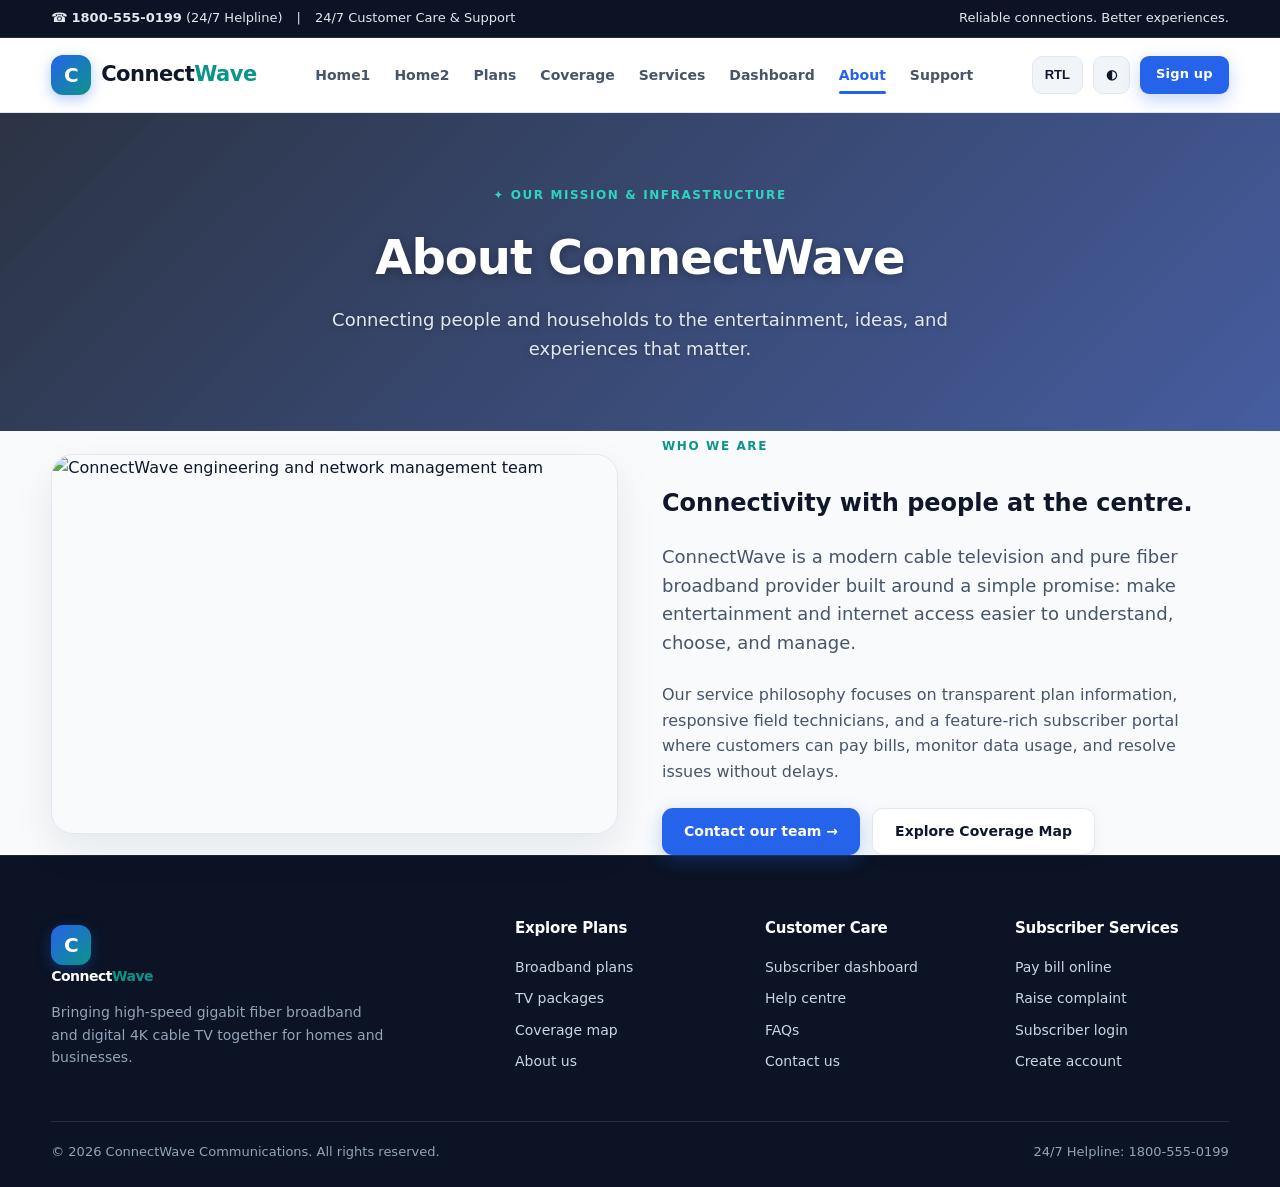
==== about.html @ 975c6c23 "feat: complete cable TV and broadband website with subscriber dashboard, coverage checker, and high-" ====
<!doctype html>
<html lang="en">
<head>
  <meta charset="utf-8">
  <meta name="viewport" content="width=device-width,initial-scale=1">
  <meta name="description" content="About ConnectWave - Modern cable TV and fiber broadband provider committed to quality connections.">
  <title>About Us | ConnectWave</title>
  <link rel="icon" href="favicon.svg" type="image/svg+xml">
  <link rel="stylesheet" href="assets/style.css">
</head>
<body>

<!-- Topbar -->
<div class="topbar">
  <div class="container">
    <div class="topbar-left">
      <span>☎ <strong>1800-555-0199</strong> (24/7 Helpline)</span>
      <span>|</span>
      <span>24/7 Customer Care &amp; Support</span>
    </div>
    <div class="topbar-right">
      <span>Reliable connections. Better experiences.</span>
    </div>
  </div>
</div>

<!-- Navbar -->
<header class="navbar">
  <div class="container navinner">
    <a class="brand" href="index.html">
      <span class="logo">C</span>
      <span>Connect<span style="color:var(--accent)">Wave</span></span>
    </a>
    <nav class="navlinks">
      <a href="index.html">Home1</a>
      <a href="Home2.html">Home2</a>
      <a href="plans.html">Plans</a>
      <a href="coverage.html">Coverage</a>
      <a href="services.html">Services</a>
      <a href="dashboard.html">Dashboard</a>
      <a class="active" href="about.html">About</a>
      <a href="support.html">Support</a>
    </nav>
    <div class="navactions">
      <button class="iconbtn" onclick="toggleRTL()" aria-label="Toggle text direction">RTL</button>
      <button class="iconbtn" onclick="toggleTheme()" aria-label="Toggle theme">◐</button>
      <a href="signup.html" class="btn small nav-signup-btn">Sign up</a>
    </div>
  </div>
</header>

<main>
  <!-- Page Hero with Relevant High-Tech Fiber Networking Background -->
  <section class="page-hero" style="background-image:url('https://images.unsplash.com/photo-1558494949-ef010cbdcc31?auto=format&fit=crop&w=1400&q=85')">
    <div class="container">
      <span class="eyebrow" style="color:#2dd4bf">✦ Our Mission &amp; Infrastructure</span>
      <h1>About ConnectWave</h1>
      <p>Connecting people and households to the entertainment, ideas, and experiences that matter.</p>
    </div>
  </section>

  <section class="content">
    <div class="container two-col">
      <img src="https://images.unsplash.com/photo-1521737711867-e3b97375f902?auto=format&fit=crop&w=1000&q=85" alt="ConnectWave engineering and network management team">
      <div>
        <span class="eyebrow">Who we are</span>
        <h2>Connectivity with people at the centre.</h2>
        <p class="lead">
          ConnectWave is a modern cable television and pure fiber broadband provider built around a simple promise: make entertainment and internet access easier to understand, choose, and manage.
        </p>
        <p style="color:var(--muted)">
          Our service philosophy focuses on transparent plan information, responsive field technicians, and a feature-rich subscriber portal where customers can pay bills, monitor data usage, and resolve issues without delays.
        </p>
        <div style="display:flex;gap:12px;margin-top:24px;flex-wrap:wrap">
          <a class="btn" href="contact.html">Contact our team &rarr;</a>
          <a class="btn secondary" href="coverage.html">Explore Coverage Map</a>
        </div>
      </div>
    </div>
  </section>
</main>

<!-- Footer (Identical Brand Name with Navbar) -->
<footer class="footer">
  <div class="container">
    <div class="footer-grid">
      <div class="footer-brand-wrap">
        <a class="brand" href="index.html">
          <span class="logo">C</span>
          <span style="color:white">Connect<span style="color:var(--accent)">Wave</span></span>
        </a>
        <p>Bringing high-speed gigabit fiber broadband and digital 4K cable TV together for homes and businesses.</p>
      </div>
      <div>
        <h4>Explore Plans</h4>
        <a href="plans.html">Broadband plans</a>
        <a href="services.html">TV packages</a>
        <a href="coverage.html">Coverage map</a>
        <a href="about.html">About us</a>
      </div>
      <div>
        <h4>Customer Care</h4>
        <a href="dashboard.html">Subscriber dashboard</a>
        <a href="support.html">Help centre</a>
        <a href="support.html#faq">FAQs</a>
        <a href="contact.html">Contact us</a>
      </div>
      <div>
        <h4>Subscriber Services</h4>
        <a href="dashboard.html">Pay bill online</a>
        <a href="dashboard.html">Raise complaint</a>
        <a href="login.html">Subscriber login</a>
        <a href="signup.html">Create account</a>
      </div>
    </div>
    <div class="copyright">
      <span>&copy; 2026 ConnectWave Communications. All rights reserved.</span>
      <span>24/7 Helpline: 1800-555-0199</span>
    </div>
  </div>
</footer>

<script src="assets/app.js"></script>
</body>
</html>
---- assets/style.css ----
/* ============================================================
   CONNECTWAVE - MODERN DESIGN SYSTEM & STYLESHEET
   High Contrast (Light & Dark) • Responsive (320px - 2014px+) • RTL Ready
   ============================================================ */

:root {
  --bg: #f8fafc;
  --surface: #ffffff;
  --surface-alt: #f1f5f9;
  --surface-card: #ffffff;
  --text: #0f172a;
  --muted: #475569;
  --primary: #2563eb;
  --primary-hover: #1d4ed8;
  --primary-light: rgba(37, 99, 235, 0.1);
  --accent: #0d9488;
  --accent-hover: #0f766e;
  --accent-light: rgba(13, 148, 136, 0.12);
  --line: #e2e8f0;
  --shadow: 0 16px 40px rgba(15, 23, 42, 0.08);
  --shadow-sm: 0 4px 16px rgba(15, 23, 42, 0.05);
  --shadow-lg: 0 24px 60px rgba(15, 23, 42, 0.12);
  --success: #0d9488;
  --warning: #d97706;
  --danger: #dc2626;
  --hero-overlay: linear-gradient(135deg, rgba(15, 23, 42, 0.88), rgba(30, 58, 138, 0.82));
}

[data-theme="dark"] {
  --bg: #0b1120;
  --surface: #131d33;
  --surface-alt: #1c2a4a;
  --surface-card: #142038;
  --text: #f8fafc;
  --muted: #94a3b8;
  --primary: #60a5fa;
  --primary-hover: #93c5fd;
  --primary-light: rgba(96, 165, 250, 0.15);
  --accent: #2dd4bf;
  --accent-hover: #5eead4;
  --accent-light: rgba(45, 212, 191, 0.18);
  --line: #243452;
  --shadow: 0 16px 45px rgba(0, 0, 0, 0.45);
  --shadow-sm: 0 4px 16px rgba(0, 0, 0, 0.3);
  --shadow-lg: 0 24px 60px rgba(0, 0, 0, 0.55);
  --success: #2dd4bf;
  --warning: #fbbf24;
  --danger: #f87171;
  --hero-overlay: linear-gradient(135deg, rgba(7, 11, 22, 0.92), rgba(20, 39, 82, 0.88));
}

* {
  box-sizing: border-box;
}

html {
  scroll-behavior: smooth;
}

body {
  margin: 0;
  background: var(--bg);
  color: var(--text);
  font: 16px/1.6 Inter, Segoe UI, system-ui, -apple-system, Arial, sans-serif;
  transition: background-color 0.2s ease, color 0.2s ease;
  overflow-x: hidden;
}

a {
  color: inherit;
  text-decoration: none;
}

img {
  max-width: 100%;
  display: block;
}

/* Container for Standard & Ultrawide (up to 2014px+) */
.container {
  width: min(1280px, 92%);
  margin: 0 auto;
}

@media (min-width: 1920px) {
  .container {
    width: min(1440px, 90%);
  }
}

/* ============================================================
   TOPBAR & TICKER
   ============================================================ */
.topbar {
  background: #0b1324;
  color: #e2e8f0;
  font-size: 13px;
  padding: 8px 0;
  border-bottom: 1px solid rgba(255, 255, 255, 0.1);
}

.topbar .container {
  display: flex;
  justify-content: space-between;
  align-items: center;
  gap: 16px;
}

.topbar-left, .topbar-right {
  display: flex;
  align-items: center;
  gap: 14px;
}

.offer-ticker {
  background: linear-gradient(90deg, #1e3a8a, #0d9488);
  color: #ffffff;
  padding: 8px 0;
  font-size: 13px;
  font-weight: 600;
  text-align: center;
}

.offer-ticker .container {
  display: flex;
  justify-content: center;
  align-items: center;
  gap: 12px;
}

/* ============================================================
   NAVBAR
   ============================================================ */
.navbar {
  background: var(--surface);
  border-bottom: 1px solid var(--line);
  position: sticky;
  top: 0;
  z-index: 100;
  backdrop-filter: blur(10px);
  transition: background-color 0.2s ease, border-color 0.2s ease;
}

.navinner {
  min-height: 74px;
  display: flex;
  align-items: center;
  justify-content: space-between;
  gap: 18px;
}

.brand {
  display: inline-flex;
  align-items: center;
  gap: 10px;
  font-size: 21px;
  font-weight: 850;
  white-space: nowrap;
  letter-spacing: -0.5px;
  color: var(--text);
}

.logo {
  width: 40px;
  height: 40px;
  border-radius: 12px;
  background: linear-gradient(135deg, #2563eb, #0d9488);
  display: grid;
  place-items: center;
  color: #ffffff;
  font-weight: 900;
  font-size: 20px;
  box-shadow: 0 4px 14px rgba(37, 99, 235, 0.35);
  flex-shrink: 0;
}

.navlinks {
  display: flex;
  align-items: center;
  gap: 16px;
  flex-wrap: wrap;
  font-size: 14px;
  font-weight: 650;
}

.navlinks a {
  color: var(--muted);
  padding: 6px 4px;
  border-radius: 6px;
  transition: color 0.15s ease;
  position: relative;
}

.navlinks a:hover,
.navlinks a.active {
  color: var(--primary);
}

.navlinks a.active::after {
  content: "";
  position: absolute;
  bottom: -2px;
  left: 4px;
  right: 4px;
  height: 2.5px;
  background: var(--primary);
  border-radius: 2px;
}

.navactions {
  display: flex;
  gap: 10px;
  align-items: center;
  flex-shrink: 0;
}

.iconbtn {
  border: 1px solid var(--line);
  background: var(--surface-alt);
  color: var(--text);
  padding: 8px 12px;
  border-radius: 10px;
  cursor: pointer;
  font-weight: 700;
  font-size: 13px;
  transition: all 0.15s ease;
  display: inline-flex;
  align-items: center;
  justify-content: center;
  min-height: 38px;
}

.iconbtn:hover {
  background: var(--surface);
  border-color: var(--primary);
  color: var(--primary);
}

/* ============================================================
   BUTTONS
   ============================================================ */
.btn {
  display: inline-flex;
  align-items: center;
  justify-content: center;
  gap: 8px;
  padding: 11px 22px;
  border-radius: 11px;
  background: var(--primary);
  color: #ffffff !important;
  font-weight: 750;
  font-size: 14px;
  border: 0;
  cursor: pointer;
  box-shadow: 0 6px 18px rgba(37, 99, 235, 0.28);
  transition: all 0.15s ease;
  text-decoration: none;
  white-space: nowrap;
}

.btn:hover {
  background: var(--primary-hover);
  transform: translateY(-1px);
  box-shadow: 0 8px 24px rgba(37, 99, 235, 0.35);
}

.btn.secondary {
  background: var(--surface);
  color: var(--text) !important;
  border: 1px solid var(--line);
  box-shadow: var(--shadow-sm);
}

.btn.secondary:hover {
  background: var(--surface-alt);
  border-color: var(--primary);
  color: var(--primary) !important;
}

.btn.accent {
  background: var(--accent);
  box-shadow: 0 6px 18px rgba(13, 148, 136, 0.28);
}

.btn.accent:hover {
  background: var(--accent-hover);
}

.btn.small {
  padding: 8px 16px;
  font-size: 13px;
  border-radius: 9px;
  min-height: 38px;
}

.nav-signup-btn {
  font-weight: 750;
  letter-spacing: 0.2px;
}

/* ============================================================
   BADGES & PILLS
   ============================================================ */
.badge {
  display: inline-flex;
  align-items: center;
  gap: 6px;
  padding: 4px 11px;
  border-radius: 20px;
  font-size: 12px;
  font-weight: 750;
  line-height: 1;
}

.badge-success {
  background: var(--accent-light);
  color: var(--accent);
  border: 1px solid rgba(13, 148, 136, 0.4);
}

.badge-warning {
  background: rgba(217, 119, 6, 0.15);
  color: var(--warning);
  border: 1px solid rgba(217, 119, 6, 0.4);
}

.badge-danger {
  background: rgba(220, 38, 38, 0.15);
  color: var(--danger);
  border: 1px solid rgba(220, 38, 38, 0.4);
}

.badge-primary {
  background: var(--primary-light);
  color: var(--primary);
  border: 1px solid rgba(37, 99, 235, 0.35);
}

/* ============================================================
   HERO SECTIONS (High Contrast with Relevant Backgrounds)
   ============================================================ */
.hero {
  padding: 72px 0 64px;
  background: radial-gradient(circle at 85% 20%, rgba(13, 148, 136, 0.16), transparent 40%),
              linear-gradient(135deg, var(--bg), var(--surface));
  border-bottom: 1px solid var(--line);
}

.hero-grid {
  display: grid;
  grid-template-columns: 1.1fr 0.9fr;
  gap: 48px;
  align-items: center;
}

.eyebrow {
  color: var(--accent);
  font-weight: 850;
  text-transform: uppercase;
  letter-spacing: 1.6px;
  font-size: 12px;
  display: inline-flex;
  align-items: center;
  gap: 6px;
  margin-bottom: 8px;
}

.hero h1 {
  font-size: clamp(36px, 4.6vw, 56px);
  line-height: 1.12;
  letter-spacing: -1.6px;
  margin: 12px 0;
  font-weight: 900;
  color: var(--text);
}

.gradient-text {
  background: linear-gradient(135deg, var(--primary), var(--accent));
  -webkit-background-clip: text;
  -webkit-text-fill-color: transparent;
}

.hero p, .lead {
  color: var(--muted);
  font-size: 18px;
  max-width: 640px;
  margin: 14px 0 24px;
  line-height: 1.6;
}

.hero-img-wrap {
  position: relative;
}

.hero-img {
  height: 420px;
  object-fit: cover;
  width: 100%;
  border-radius: 24px;
  box-shadow: var(--shadow-lg);
  border: 1px solid var(--line);
}

.hero-float-card {
  position: absolute;
  background: var(--surface);
  border: 1px solid var(--line);
  padding: 12px 18px;
  border-radius: 14px;
  box-shadow: var(--shadow);
  display: flex;
  align-items: center;
  gap: 12px;
  font-size: 13px;
  font-weight: 750;
  backdrop-filter: blur(8px);
}

.hero-float-card.top-right {
  top: -16px;
  right: -16px;
}

.hero-float-card.bottom-left {
  bottom: -16px;
  left: -16px;
}

.stats {
  display: flex;
  gap: 32px;
  margin-top: 36px;
  padding-top: 24px;
  border-top: 1px solid var(--line);
}

.stat strong {
  display: block;
  font-size: 26px;
  font-weight: 850;
  color: var(--text);
}

.stat span {
  color: var(--muted);
  font-size: 13px;
  font-weight: 550;
}

/* Inner Page Hero with High Contrast Image Overlay */
.page-hero {
  position: relative;
  padding: 68px 0;
  color: #ffffff;
  background-size: cover;
  background-position: center;
  background-repeat: no-repeat;
  border-bottom: 1px solid rgba(255, 255, 255, 0.1);
  overflow: hidden;
}

.page-hero::before {
  content: "";
  position: absolute;
  inset: 0;
  background: var(--hero-overlay);
  backdrop-filter: blur(3px);
  z-index: 1;
}

.page-hero .container {
  position: relative;
  z-index: 2;
  text-align: center;
}

.page-hero h1 {
  font-size: clamp(32px, 4vw, 48px);
  margin: 6px 0 10px;
  letter-spacing: -1px;
  font-weight: 850;
  color: #ffffff;
  text-shadow: 0 2px 10px rgba(0, 0, 0, 0.3);
}

.page-hero p {
  color: #e2e8f0;
  margin: 0 auto;
  font-size: 18px;
  max-width: 680px;
  text-shadow: 0 1px 6px rgba(0, 0, 0, 0.25);
}

/* ============================================================
   SECTIONS & GRIDS
   ============================================================ */
.section {
  padding: 72px 0;
}

.section.alt {
  background: var(--surface);
  border-top: 1px solid var(--line);
  border-bottom: 1px solid var(--line);
}

.section-head {
  text-align: center;
  max-width: 740px;
  margin: 0 auto 40px;
}

.section-head h2 {
  font-size: 34px;
  line-height: 1.2;
  margin: 8px 0;
  letter-spacing: -0.8px;
  color: var(--text);
  font-weight: 850;
}

.section-head p {
  color: var(--muted);
  font-size: 17px;
  margin: 8px 0 0;
}

.grid {
  display: grid;
  grid-template-columns: repeat(3, 1fr);
  gap: 26px;
}

.grid-4 {
  display: grid;
  grid-template-columns: repeat(4, 1fr);
  gap: 22px;
}

.grid-2 {
  display: grid;
  grid-template-columns: repeat(2, 1fr);
  gap: 26px;
}

.card {
  background: var(--surface-card);
  border: 1px solid var(--line);
  border-radius: 20px;
  overflow: hidden;
  box-shadow: var(--shadow-sm);
  transition: transform 0.2s ease, box-shadow 0.2s ease, border-color 0.2s ease;
}

.card:hover {
  transform: translateY(-4px);
  box-shadow: var(--shadow);
  border-color: rgba(37, 99, 235, 0.4);
}

.card img {
  height: 200px;
  width: 100%;
  object-fit: cover;
  border-bottom: 1px solid var(--line);
}

.card-body {
  padding: 24px;
}

.card h3 {
  margin: 0 0 10px;
  font-size: 20px;
  letter-spacing: -0.4px;
  color: var(--text);
  font-weight: 800;
}

.card p {
  margin: 0;
  color: var(--muted);
  font-size: 15px;
  line-height: 1.55;
}

.feature-icon {
  width: 50px;
  height: 50px;
  border-radius: 14px;
  background: var(--accent-light);
  color: var(--accent);
  display: grid;
  place-items: center;
  font-size: 24px;
  margin-bottom: 16px;
  font-weight: 800;
}

/* Two-column layout */
.two-col {
  display: grid;
  grid-template-columns: 1fr 1fr;
  gap: 44px;
  align-items: center;
}

.two-col img {
  border-radius: 22px;
  height: 380px;
  width: 100%;
  object-fit: cover;
  box-shadow: var(--shadow);
  border: 1px solid var(--line);
}

/* ============================================================
   PRICING & PLAN CARDS
   ============================================================ */
.plain-card {
  padding: 30px;
  display: flex;
  flex-direction: column;
  position: relative;
}

.plain-card.featured {
  border: 2px solid var(--primary);
  box-shadow: 0 18px 48px rgba(37, 99, 235, 0.2);
}

.featured-ribbon {
  position: absolute;
  top: 14px;
  right: 18px;
  background: var(--primary);
  color: #ffffff;
  padding: 4px 12px;
  border-radius: 20px;
  font-size: 11px;
  font-weight: 850;
  letter-spacing: 0.6px;
}

.price {
  font-size: 38px;
  font-weight: 900;
  margin: 10px 0 6px;
  color: var(--text);
  letter-spacing: -1px;
}

.price small {
  font-size: 14px;
  color: var(--muted);
  font-weight: 550;
  letter-spacing: normal;
}

.speed-tag {
  display: inline-block;
  background: var(--surface-alt);
  border: 1px solid var(--line);
  padding: 5px 12px;
  border-radius: 8px;
  font-weight: 800;
  font-size: 13px;
  color: var(--primary);
  margin-bottom: 12px;
}

.ott-badges {
  display: flex;
  gap: 6px;
  flex-wrap: wrap;
  margin: 10px 0 16px;
}

.ott-chip {
  background: var(--surface-alt);
  border: 1px solid var(--line);
  padding: 3px 8px;
  border-radius: 6px;
  font-size: 11px;
  font-weight: 700;
  color: var(--text);
}

.list {
  padding: 0;
  list-style: none;
  color: var(--muted);
  margin: 16px 0 24px;
  flex-grow: 1;
}

.list li {
  padding: 7px 0;
  display: flex;
  align-items: center;
  font-size: 14px;
  line-height: 1.5;
}

.list li:before {
  content: "✓";
  color: var(--accent);
  font-weight: 900;
  margin-right: 10px;
  font-size: 14px;
  flex-shrink: 0;
}

/* ============================================================
   BANNERS & CALLOUTS
   ============================================================ */
.banner {
  background: linear-gradient(120deg, #0f172a, #1e3a8a, #0d9488);
  color: #ffffff;
  border-radius: 24px;
  padding: 44px;
  display: flex;
  align-items: center;
  justify-content: space-between;
  gap: 28px;
  box-shadow: var(--shadow-lg);
  position: relative;
  overflow: hidden;
}

.banner h2 {
  margin: 0 0 8px;
  font-size: 32px;
  letter-spacing: -0.6px;
  font-weight: 850;
  color: #ffffff;
}

.banner p {
  color: #cbd5e1;
  margin: 0;
  font-size: 17px;
  max-width: 620px;
}

/* ============================================================
   FORMS & INPUTS
   ============================================================ */
.form-wrap {
  max-width: 520px;
  margin: 40px auto;
  padding: 38px;
  background: var(--surface);
  border: 1px solid var(--line);
  border-radius: 24px;
  box-shadow: var(--shadow);
}

.field {
  margin: 18px 0;
}

.field label {
  display: block;
  font-weight: 750;
  font-size: 13px;
  margin-bottom: 6px;
  color: var(--text);
}

.input-with-icon {
  position: relative;
  display: flex;
  align-items: center;
}

.input-icon-left {
  position: absolute;
  left: 14px;
  color: var(--muted);
  font-size: 16px;
  pointer-events: none;
  display: flex;
  align-items: center;
  justify-content: center;
}

.input-with-icon input,
.input-with-icon select {
  padding-left: 42px !important;
}

.field input, .field select, .field textarea {
  width: 100%;
  padding: 12px 14px;
  border: 1.5px solid var(--line);
  border-radius: 11px;
  background: var(--bg);
  color: var(--text);
  font: inherit;
  font-size: 14px;
  outline: none;
  transition: border-color 0.15s ease, box-shadow 0.15s ease;
}

.field input:focus, .field select:focus, .field textarea:focus {
  border-color: var(--primary);
  box-shadow: 0 0 0 3px var(--primary-light);
}

/* Eye Toggle Button for Password */
.password-wrap {
  position: relative;
  display: flex;
  align-items: center;
}

.password-wrap input {
  padding-right: 44px !important;
}

.eye-toggle-btn {
  position: absolute;
  right: 8px;
  top: 50%;
  transform: translateY(-50%);
  background: transparent;
  border: 0;
  padding: 6px 8px;
  cursor: pointer;
  color: var(--muted);
  display: flex;
  align-items: center;
  justify-content: center;
  border-radius: 6px;
  transition: color 0.15s ease;
}

.eye-toggle-btn:hover {
  color: var(--primary);
}

.eye-toggle-btn svg {
  width: 20px;
  height: 20px;
  display: block;
}

/* ============================================================
   DEDICATED AUTHENTICATION PAGES (No Navbar & Footer)
   ============================================================ */
.auth-body {
  min-height: 100vh;
  display: flex;
  flex-direction: column;
  background: radial-gradient(circle at 15% 15%, rgba(37, 99, 235, 0.08), transparent 30%),
              radial-gradient(circle at 85% 85%, rgba(13, 148, 136, 0.08), transparent 30%),
              var(--bg);
}

.auth-header-bar {
  padding: 20px 0;
  border-bottom: 1px solid var(--line);
  background: var(--surface);
}

.auth-header-inner {
  display: flex;
  justify-content: space-between;
  align-items: center;
}

.auth-main {
  flex: 1;
  display: grid;
  place-items: center;
  padding: 48px 0;
}

.auth-box {
  width: 100%;
  max-width: 480px;
  background: var(--surface);
  border: 1.5px solid var(--line);
  border-radius: 24px;
  padding: 40px;
  box-shadow: var(--shadow-lg);
}

.auth-box h1 {
  margin: 0 0 6px;
  font-size: 26px;
  letter-spacing: -0.5px;
  font-weight: 850;
  color: var(--text);
}

.auth-box p {
  color: var(--muted);
  margin: 0 0 20px;
  font-size: 14px;
}

.auth-footer-bar {
  padding: 20px 0;
  border-top: 1px solid var(--line);
  background: var(--surface);
  color: var(--muted);
  font-size: 13px;
  text-align: center;
}

.auth-footer-links {
  display: flex;
  justify-content: center;
  gap: 18px;
  margin-top: 6px;
}

.auth-footer-links a:hover {
  color: var(--primary);
}

/* ============================================================
   SUBSCRIBER DASHBOARD STYLES
   ============================================================ */
.dash-header {
  background: var(--surface);
  border-bottom: 1px solid var(--line);
  padding: 28px 0;
}

.dash-user-row {
  display: flex;
  justify-content: space-between;
  align-items: center;
  flex-wrap: wrap;
  gap: 20px;
}

.dash-user-meta {
  display: flex;
  align-items: center;
  gap: 16px;
}

.user-avatar {
  width: 58px;
  height: 58px;
  border-radius: 16px;
  background: linear-gradient(135deg, var(--primary), var(--accent));
  color: #ffffff;
  display: grid;
  place-items: center;
  font-weight: 850;
  font-size: 22px;
  position: relative;
  box-shadow: 0 4px 14px rgba(37, 99, 235, 0.3);
}

.user-avatar .online-dot {
  position: absolute;
  bottom: -2px;
  right: -2px;
  width: 15px;
  height: 15px;
  background: #0d9488;
  border-radius: 50%;
  border: 2.5px solid var(--surface);
}

.dash-stat-grid {
  display: grid;
  grid-template-columns: repeat(4, 1fr);
  gap: 22px;
  margin-bottom: 30px;
}

.stat-box {
  background: var(--surface);
  border: 1px solid var(--line);
  border-radius: 18px;
  padding: 22px;
  box-shadow: var(--shadow-sm);
  display: flex;
  flex-direction: column;
  justify-content: space-between;
}

.stat-box-head {
  display: flex;
  justify-content: space-between;
  align-items: flex-start;
  margin-bottom: 12px;
}

.stat-box-title {
  color: var(--muted);
  font-size: 13px;
  font-weight: 700;
  text-transform: uppercase;
  letter-spacing: 0.5px;
}

.stat-box-icon {
  width: 38px;
  height: 38px;
  border-radius: 10px;
  background: var(--surface-alt);
  display: grid;
  place-items: center;
  font-size: 18px;
  color: var(--primary);
}

.stat-box-value {
  font-size: 28px;
  font-weight: 850;
  color: var(--text);
  margin-bottom: 6px;
  letter-spacing: -0.5px;
}

.stat-box-sub {
  font-size: 13px;
  color: var(--muted);
}

.progress-wrap {
  margin: 10px 0 6px;
}

.progress-bar {
  height: 9px;
  background: var(--surface-alt);
  border-radius: 8px;
  overflow: hidden;
  border: 1px solid var(--line);
}

.progress-fill {
  height: 100%;
  background: linear-gradient(90deg, var(--primary), var(--accent));
  border-radius: 8px;
  transition: width 0.4s ease;
}

.dash-tabs {
  display: flex;
  gap: 10px;
  border-bottom: 1px solid var(--line);
  margin: 28px 0;
  overflow-x: auto;
  padding-bottom: 4px;
}

.dash-tab-btn {
  background: transparent;
  border: 0;
  padding: 10px 18px;
  font-weight: 700;
  font-size: 14px;
  color: var(--muted);
  cursor: pointer;
  border-radius: 10px;
  transition: all 0.15s ease;
  white-space: nowrap;
  display: inline-flex;
  align-items: center;
  gap: 8px;
}

.dash-tab-btn:hover {
  background: var(--surface-alt);
  color: var(--text);
}

.dash-tab-btn.active {
  background: var(--primary);
  color: #ffffff;
  box-shadow: 0 4px 14px rgba(37, 99, 235, 0.28);
}

.dash-panel {
  display: none;
}

.dash-panel.active {
  display: block;
}

.table-wrap {
  background: var(--surface);
  border: 1px solid var(--line);
  border-radius: 18px;
  overflow: hidden;
  box-shadow: var(--shadow-sm);
  overflow-x: auto;
}

.data-table {
  width: 100%;
  border-collapse: collapse;
  text-align: left;
  font-size: 14px;
}

.data-table th {
  background: var(--surface-alt);
  color: var(--text);
  font-weight: 750;
  padding: 14px 18px;
  border-bottom: 1px solid var(--line);
  white-space: nowrap;
}

.data-table td {
  padding: 14px 18px;
  border-bottom: 1px solid var(--line);
  color: var(--text);
}

.data-table tr:last-child td {
  border-bottom: 0;
}

.data-table tr:hover td {
  background: var(--surface-alt);
}

/* Modal Overlay */
.modal-overlay {
  position: fixed;
  inset: 0;
  background: rgba(11, 17, 32, 0.75);
  backdrop-filter: blur(6px);
  display: none;
  place-items: center;
  z-index: 200;
  padding: 20px;
}

.modal-overlay.active {
  display: grid;
}

.modal-box {
  background: var(--surface);
  border: 1px solid var(--line);
  border-radius: 22px;
  padding: 32px;
  max-width: 500px;
  width: 100%;
  box-shadow: 0 24px 60px rgba(0, 0, 0, 0.35);
  position: relative;
  max-height: 90vh;
  overflow-y: auto;
}

.modal-close {
  position: absolute;
  top: 18px;
  right: 18px;
  background: var(--surface-alt);
  border: 0;
  width: 32px;
  height: 32px;
  border-radius: 50%;
  font-size: 18px;
  font-weight: 700;
  color: var(--muted);
  cursor: pointer;
  display: grid;
  place-items: center;
}

.pay-methods {
  display: grid;
  grid-template-columns: repeat(3, 1fr);
  gap: 10px;
  margin: 18px 0;
}

.pay-method-btn {
  border: 2px solid var(--line);
  background: var(--surface);
  border-radius: 12px;
  padding: 12px 8px;
  text-align: center;
  cursor: pointer;
  font-size: 13px;
  font-weight: 700;
  color: var(--text);
  transition: all 0.15s ease;
}

.pay-method-btn.selected {
  border-color: var(--primary);
  background: var(--primary-light);
  color: var(--primary);
}

/* Toast */
.toast {
  position: fixed;
  bottom: 24px;
  right: 24px;
  background: #0f172a;
  color: #ffffff;
  padding: 14px 22px;
  border-radius: 12px;
  font-size: 14px;
  font-weight: 650;
  box-shadow: 0 12px 30px rgba(0, 0, 0, 0.3);
  display: flex;
  align-items: center;
  gap: 10px;
  transform: translateY(100px);
  opacity: 0;
  transition: all 0.3s cubic-bezier(0.16, 1, 0.3, 1);
  z-index: 300;
}

.toast.show {
  transform: translateY(0);
  opacity: 1;
}

/* FAQ */
.faq {
  max-width: 860px;
  margin: auto;
}

.faq details {
  background: var(--surface);
  border: 1px solid var(--line);
  padding: 18px 22px;
  border-radius: 14px;
  margin: 12px 0;
  transition: border-color 0.15s;
}

.faq details[open] {
  border-color: var(--primary);
}

.faq summary {
  font-weight: 750;
  cursor: pointer;
  list-style: none;
  display: flex;
  justify-content: space-between;
  align-items: center;
  color: var(--text);
}

.faq summary::-webkit-details-marker {
  display: none;
}

.faq summary::after {
  content: "+";
  font-size: 20px;
  color: var(--primary);
  font-weight: 700;
}

.faq details[open] summary::after {
  content: "−";
}

.faq p {
  color: var(--muted);
  margin: 12px 0 0;
  font-size: 15px;
}

/* Notice Box */
.notice {
  padding: 12px 16px;
  background: var(--accent-light);
  border: 1px solid rgba(13, 148, 136, 0.4);
  border-radius: 10px;
  color: var(--text);
  display: none;
  margin: 16px 0;
  font-size: 14px;
}

/* Filter buttons */
.filter-tabs {
  display: flex;
  gap: 8px;
  justify-content: center;
  flex-wrap: wrap;
  margin: 0 auto 30px;
}

.filter-btn {
  background: var(--surface);
  border: 1px solid var(--line);
  padding: 8px 18px;
  border-radius: 12px;
  font-weight: 750;
  font-size: 13px;
  color: var(--muted);
  cursor: pointer;
  transition: all 0.15s ease;
}

.filter-btn:hover {
  border-color: var(--primary);
  color: var(--primary);
}

.filter-btn.active {
  background: var(--primary);
  color: #ffffff;
  border-color: var(--primary);
  box-shadow: 0 4px 14px rgba(37, 99, 235, 0.25);
}

/* ============================================================
   FOOTER (Identical Brand Name with Navbar in ALL Pages)
   ============================================================ */
.footer {
  background: #0b1324;
  color: #e2e8f0;
  padding: 60px 0 24px;
  border-top: 1px solid rgba(255, 255, 255, 0.08);
}

.footer-grid {
  display: grid;
  grid-template-columns: 2fr 1fr 1fr 1fr;
  gap: 36px;
}

.footer-brand-wrap {
  max-width: 340px;
}

.footer p {
  color: #94a3b8;
  font-size: 14px;
  margin: 14px 0 0;
  line-height: 1.6;
}

.footer a {
  color: #cbd5e1;
  font-size: 14px;
  display: block;
  margin: 9px 0;
  transition: color 0.15s ease;
}

.footer a:hover {
  color: #ffffff;
}

.footer h4 {
  margin: 0 0 16px;
  color: #ffffff;
  font-size: 15px;
  font-weight: 800;
  letter-spacing: -0.2px;
}

.copyright {
  border-top: 1px solid rgba(255, 255, 255, 0.1);
  margin-top: 40px;
  padding-top: 20px;
  color: #94a3b8;
  font-size: 13px;
  display: flex;
  justify-content: space-between;
  flex-wrap: wrap;
  gap: 12px;
}

/* RTL Support */
[dir="rtl"] {
  text-align: right;
}

[dir="rtl"] .navinner,
[dir="rtl"] .topbar .container,
[dir="rtl"] .auth-header-inner {
  direction: rtl;
}

[dir="rtl"] .list li:before {
  margin-right: 0;
  margin-left: 10px;
}

[dir="rtl"] .input-icon-left {
  left: auto;
  right: 14px;
}

[dir="rtl"] .input-with-icon input,
[dir="rtl"] .input-with-icon select {
  padding-left: 14px !important;
  padding-right: 42px !important;
}

[dir="rtl"] .eye-toggle-btn {
  right: auto;
  left: 8px;
}

[dir="rtl"] .password-wrap input {
  padding-right: 14px !important;
  padding-left: 44px !important;
}

[dir="rtl"] .user-avatar .online-dot {
  right: auto;
  left: -2px;
}

[dir="rtl"] .modal-close {
  right: auto;
  left: 18px;
}

[dir="rtl"] .toast {
  right: auto;
  left: 24px;
}

[dir="rtl"] .featured-ribbon {
  right: auto;
  left: 18px;
}

/* ============================================================
   RESPONSIVE DESIGN BREAKPOINTS (Mobile, 786px, Desktop, 2014px)
   ============================================================ */

/* Ultrawide 2014px & High-Res */
@media (min-width: 1800px) {
  body {
    font-size: 17px;
  }
  .hero h1 {
    font-size: 64px;
  }
  .hero p, .lead {
    font-size: 20px;
  }
}

/* Laptops & Standard Desktop (1024px - 1440px) */
@media (max-width: 1024px) {
  .dash-stat-grid {
    grid-template-columns: repeat(2, 1fr);
  }
}

/* Tablet View & 786px Specific Precision Alignment */
@media (max-width: 900px) {
  .navinner {
    flex-wrap: wrap;
    padding: 14px 0;
    gap: 12px;
  }
  .navlinks {
    order: 3;
    width: 100%;
    justify-content: center;
    gap: 14px;
    padding-top: 6px;
    border-top: 1px solid var(--line);
  }
  .hero-grid, .two-col {
    grid-template-columns: 1fr;
    gap: 36px;
  }
  .hero-img {
    height: 360px;
  }
  .two-col img {
    height: 340px;
  }
  .grid {
    grid-template-columns: repeat(2, 1fr);
  }
  .grid-4 {
    grid-template-columns: repeat(2, 1fr);
  }
  .footer-grid {
    grid-template-columns: repeat(2, 1fr);
    gap: 30px;
  }
}

/* Explicit Check for 786px Devices (iPad, Tablets) */
@media (max-width: 820px) and (min-width: 740px) {
  .container {
    width: 90%;
  }
  .grid {
    grid-template-columns: repeat(2, 1fr);
    gap: 20px;
  }
  .dash-stat-grid {
    grid-template-columns: repeat(2, 1fr);
    gap: 18px;
  }
  .banner {
    padding: 34px;
  }
  .banner h2 {
    font-size: 28px;
  }
}

/* Phablets & Small Tablets (680px) */
@media (max-width: 680px) {
  .dash-stat-grid {
    grid-template-columns: 1fr;
  }
  .dash-user-row {
    flex-direction: column;
    align-items: flex-start;
  }
  .pay-methods {
    grid-template-columns: 1fr;
  }
  .auth-box {
    padding: 28px 20px;
  }
}

/* Mobile Screens (320px - 580px) */
@media (max-width: 580px) {
  .grid, .grid-4, .grid-2 {
    grid-template-columns: 1fr;
  }
  .hero {
    padding: 44px 0;
  }
  .hero h1 {
    font-size: 34px;
    letter-spacing: -1px;
  }
  .hero-float-card {
    display: none;
  }
  .stats {
    gap: 16px;
    flex-wrap: wrap;
  }
  .banner {
    display: block;
    padding: 26px;
  }
  .banner .btn {
    margin-top: 18px;
  }
  .navlinks {
    font-size: 12px;
    gap: 10px;
  }
  .navactions {
    margin-left: auto;
  }
  .footer-grid {
    grid-template-columns: 1fr;
  }
  .topbar {
    display: none;
  }
}
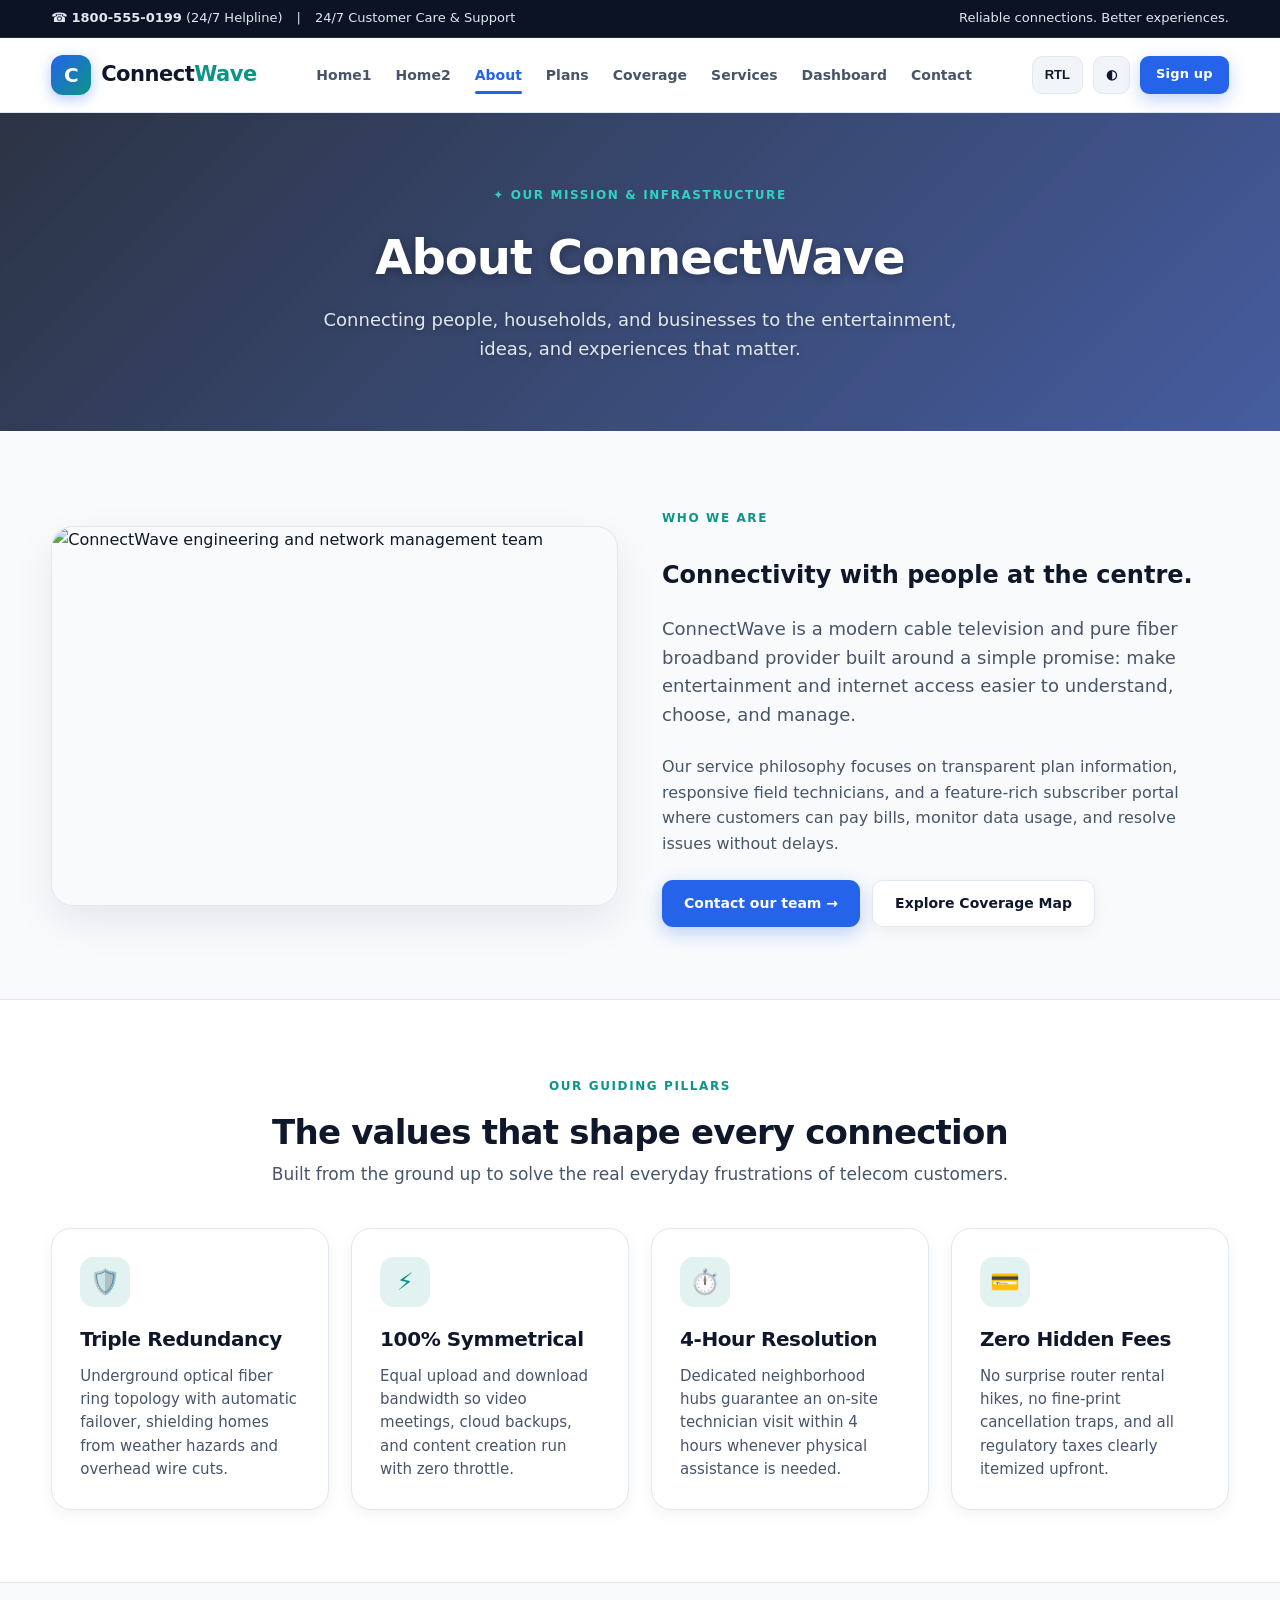
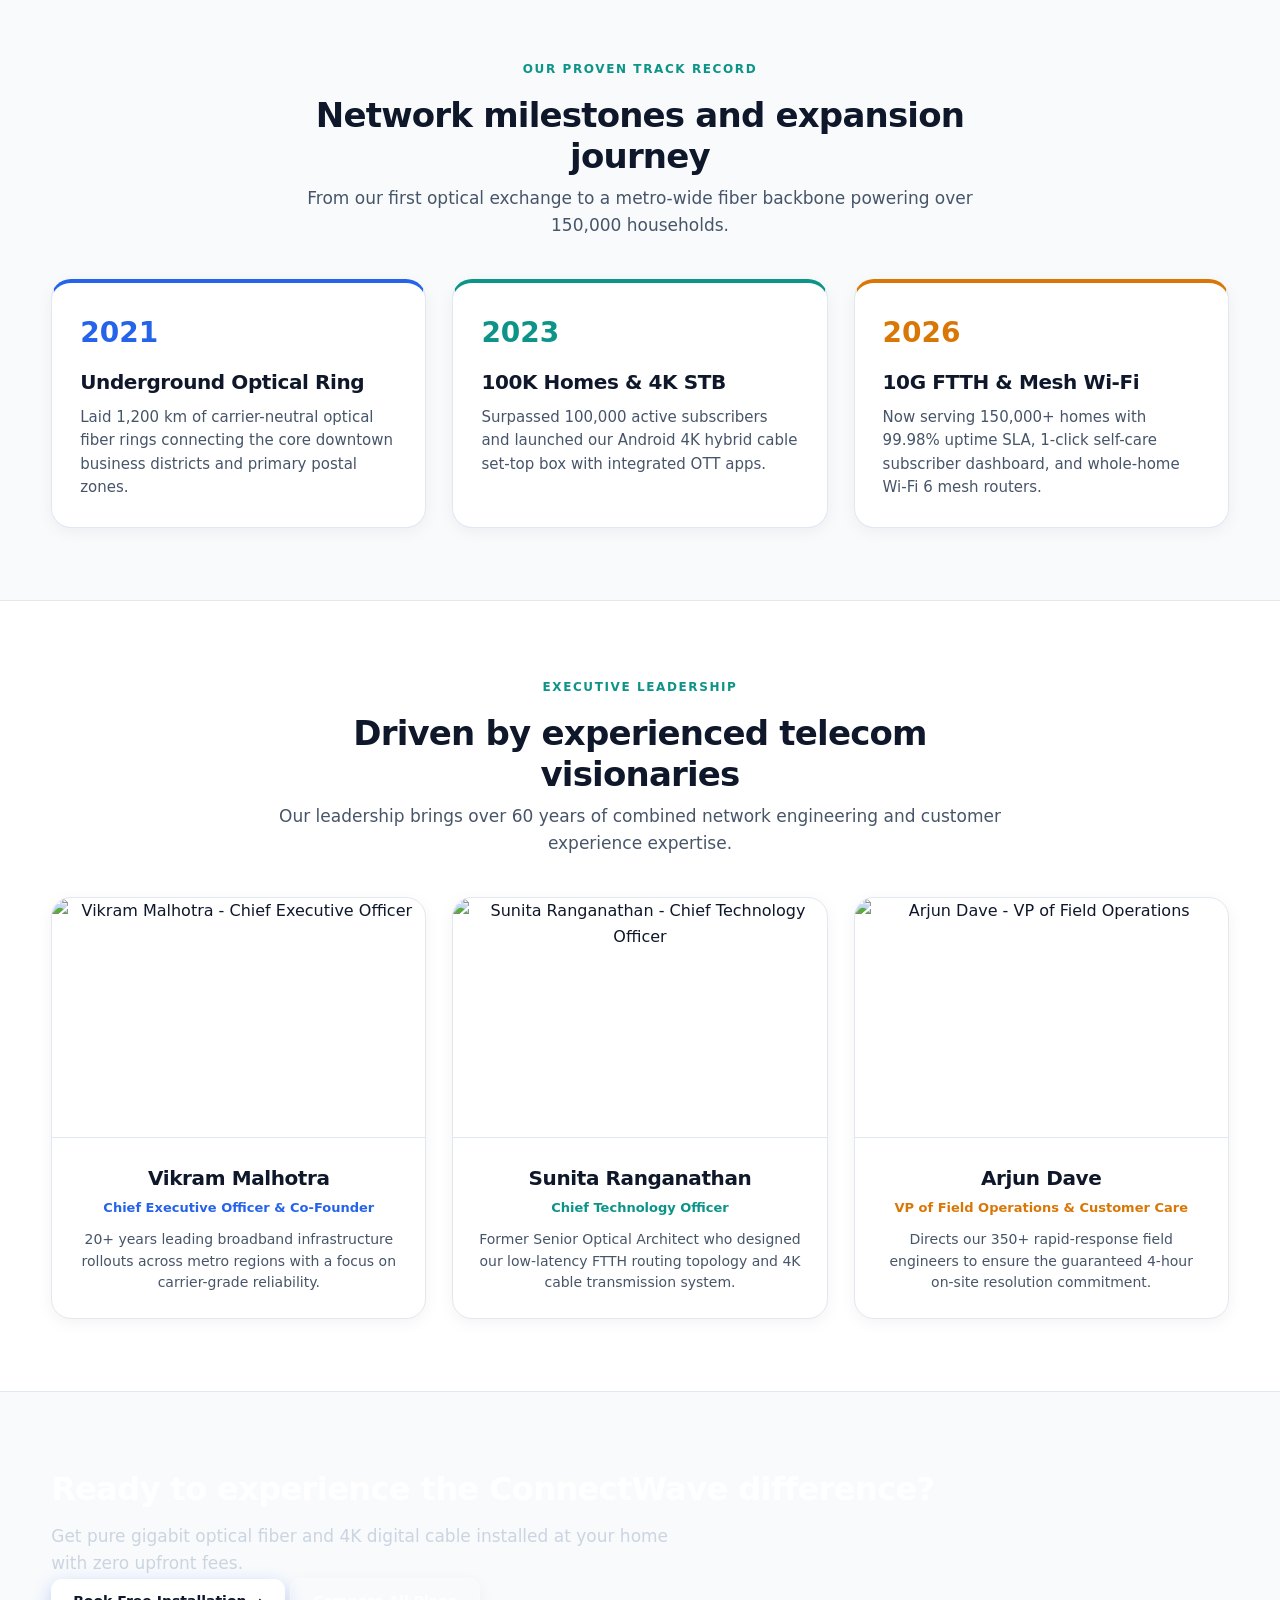
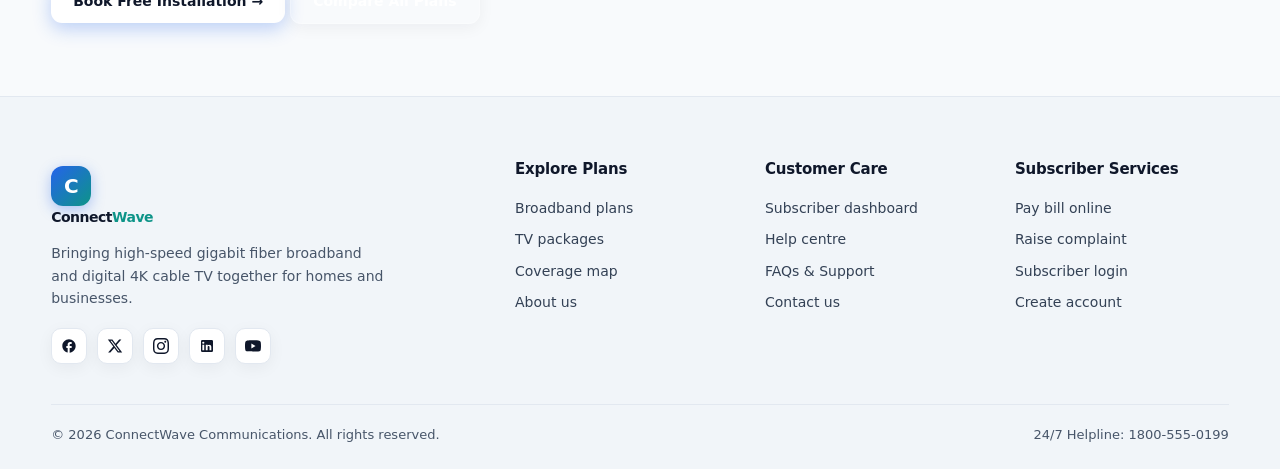
==== commit 511d0a7d: "Fix all 34 website and responsive issues across all pages" ====
--- a/about.html
+++ b/about.html
@@ -3,8 +3,8 @@
 <head>
   <meta charset="utf-8">
   <meta name="viewport" content="width=device-width,initial-scale=1">
-  <meta name="description" content="About ConnectWave - Modern cable TV and fiber broadband provider committed to quality connections.">
-  <title>About Us | ConnectWave</title>
+  <meta name="description" content="About ConnectWave - Modern cable TV and pure optical fiber broadband provider committed to quality connections, 99.98% uptime, and 24/7 care.">
+  <title>About Us | ConnectWave Telecom</title>
   <link rel="icon" href="favicon.svg" type="image/svg+xml">
   <link rel="stylesheet" href="assets/style.css">
 </head>
@@ -34,17 +34,18 @@
     <nav class="navlinks">
       <a href="index.html">Home1</a>
       <a href="Home2.html">Home2</a>
+      <a class="active" href="about.html">About</a>
       <a href="plans.html">Plans</a>
       <a href="coverage.html">Coverage</a>
       <a href="services.html">Services</a>
       <a href="dashboard.html">Dashboard</a>
-      <a class="active" href="about.html">About</a>
-      <a href="support.html">Support</a>
+      <a href="contact.html">Contact</a>
     </nav>
     <div class="navactions">
       <button class="iconbtn" onclick="toggleRTL()" aria-label="Toggle text direction">RTL</button>
       <button class="iconbtn" onclick="toggleTheme()" aria-label="Toggle theme">◐</button>
       <a href="signup.html" class="btn small nav-signup-btn">Sign up</a>
+      <button class="hamburger-btn" onclick="toggleMobileMenu()" aria-label="Toggle navigation menu" aria-expanded="false">☰</button>
     </div>
   </div>
 </header>
@@ -55,11 +56,12 @@
     <div class="container">
       <span class="eyebrow" style="color:#2dd4bf">✦ Our Mission &amp; Infrastructure</span>
       <h1>About ConnectWave</h1>
-      <p>Connecting people and households to the entertainment, ideas, and experiences that matter.</p>
-    </div>
-  </section>
-
-  <section class="content">
+      <p>Connecting people, households, and businesses to the entertainment, ideas, and experiences that matter.</p>
+    </div>
+  </section>
+
+  <!-- Section 1: Who We Are (Fixed padding/separation from Hero - Requirement 11) -->
+  <section class="section">
     <div class="container two-col">
       <img src="https://images.unsplash.com/photo-1521737711867-e3b97375f902?auto=format&fit=crop&w=1000&q=85" alt="ConnectWave engineering and network management team">
       <div>
@@ -78,6 +80,130 @@
       </div>
     </div>
   </section>
+
+  <!-- Section 2: Core Principles & Service Values (Added Relevant Section 1 - Requirement 11) -->
+  <section class="section alt">
+    <div class="container">
+      <div class="section-head">
+        <span class="eyebrow">Our Guiding Pillars</span>
+        <h2>The values that shape every connection</h2>
+        <p>Built from the ground up to solve the real everyday frustrations of telecom customers.</p>
+      </div>
+
+      <div class="grid-4">
+        <div class="card" style="padding:28px">
+          <div class="feature-icon">🛡️</div>
+          <h3>Triple Redundancy</h3>
+          <p>Underground optical fiber ring topology with automatic failover, shielding homes from weather hazards and overhead wire cuts.</p>
+        </div>
+
+        <div class="card" style="padding:28px">
+          <div class="feature-icon">⚡</div>
+          <h3>100% Symmetrical</h3>
+          <p>Equal upload and download bandwidth so video meetings, cloud backups, and content creation run with zero throttle.</p>
+        </div>
+
+        <div class="card" style="padding:28px">
+          <div class="feature-icon">⏱️</div>
+          <h3>4-Hour Resolution</h3>
+          <p>Dedicated neighborhood hubs guarantee an on-site technician visit within 4 hours whenever physical assistance is needed.</p>
+        </div>
+
+        <div class="card" style="padding:28px">
+          <div class="feature-icon">💳</div>
+          <h3>Zero Hidden Fees</h3>
+          <p>No surprise router rental hikes, no fine-print cancellation traps, and all regulatory taxes clearly itemized upfront.</p>
+        </div>
+      </div>
+    </div>
+  </section>
+
+  <!-- Section 3: Growth Journey & Network Milestones (Added Relevant Section 2 - Requirement 11) -->
+  <section class="section">
+    <div class="container">
+      <div class="section-head">
+        <span class="eyebrow">Our Proven Track Record</span>
+        <h2>Network milestones and expansion journey</h2>
+        <p>From our first optical exchange to a metro-wide fiber backbone powering over 150,000 households.</p>
+      </div>
+
+      <div class="grid">
+        <div class="card" style="padding:28px;border-top:4px solid var(--primary)">
+          <span style="font-size:28px;font-weight:900;color:var(--primary)">2021</span>
+          <h3 style="margin:10px 0 8px">Underground Optical Ring</h3>
+          <p>Laid 1,200 km of carrier-neutral optical fiber rings connecting the core downtown business districts and primary postal zones.</p>
+        </div>
+
+        <div class="card" style="padding:28px;border-top:4px solid var(--accent)">
+          <span style="font-size:28px;font-weight:900;color:var(--accent)">2023</span>
+          <h3 style="margin:10px 0 8px">100K Homes &amp; 4K STB</h3>
+          <p>Surpassed 100,000 active subscribers and launched our Android 4K hybrid cable set-top box with integrated OTT apps.</p>
+        </div>
+
+        <div class="card" style="padding:28px;border-top:4px solid var(--warning)">
+          <span style="font-size:28px;font-weight:900;color:var(--warning)">2026</span>
+          <h3 style="margin:10px 0 8px">10G FTTH &amp; Mesh Wi-Fi</h3>
+          <p>Now serving 150,000+ homes with 99.98% uptime SLA, 1-click self-care subscriber dashboard, and whole-home Wi-Fi 6 mesh routers.</p>
+        </div>
+      </div>
+    </div>
+  </section>
+
+  <!-- Section 4: Leadership & Engineering Operations (Added Relevant Section 3 - Requirement 11) -->
+  <section class="section alt">
+    <div class="container">
+      <div class="section-head">
+        <span class="eyebrow">Executive Leadership</span>
+        <h2>Driven by experienced telecom visionaries</h2>
+        <p>Our leadership brings over 60 years of combined network engineering and customer experience expertise.</p>
+      </div>
+
+      <div class="grid">
+        <div class="card" style="text-align:center;overflow:hidden">
+          <img src="https://images.unsplash.com/photo-1534528741775-53994a69daeb?auto=format&fit=crop&w=600&h=400&q=80" alt="Vikram Malhotra - Chief Executive Officer" style="height:240px;width:100%;object-fit:cover">
+          <div class="card-body">
+            <h3 style="margin:0 0 4px">Vikram Malhotra</h3>
+            <div style="font-size:13px;color:var(--primary);font-weight:750;margin-bottom:10px">Chief Executive Officer &amp; Co-Founder</div>
+            <p style="font-size:14px;color:var(--muted)">20+ years leading broadband infrastructure rollouts across metro regions with a focus on carrier-grade reliability.</p>
+          </div>
+        </div>
+
+        <div class="card" style="text-align:center;overflow:hidden">
+          <img src="https://images.unsplash.com/photo-1573496359142-b8d87734a5a2?auto=format&fit=crop&w=600&h=400&q=80" alt="Sunita Ranganathan - Chief Technology Officer" style="height:240px;width:100%;object-fit:cover">
+          <div class="card-body">
+            <h3 style="margin:0 0 4px">Sunita Ranganathan</h3>
+            <div style="font-size:13px;color:var(--accent);font-weight:750;margin-bottom:10px">Chief Technology Officer</div>
+            <p style="font-size:14px;color:var(--muted)">Former Senior Optical Architect who designed our low-latency FTTH routing topology and 4K cable transmission system.</p>
+          </div>
+        </div>
+
+        <div class="card" style="text-align:center;overflow:hidden">
+          <img src="https://images.unsplash.com/photo-1507003211169-0a1dd7228f2d?auto=format&fit=crop&w=600&h=400&q=80" alt="Arjun Dave - VP of Field Operations" style="height:240px;width:100%;object-fit:cover">
+          <div class="card-body">
+            <h3 style="margin:0 0 4px">Arjun Dave</h3>
+            <div style="font-size:13px;color:var(--warning);font-weight:750;margin-bottom:10px">VP of Field Operations &amp; Customer Care</div>
+            <p style="font-size:14px;color:var(--muted)">Directs our 350+ rapid-response field engineers to ensure the guaranteed 4-hour on-site resolution commitment.</p>
+          </div>
+        </div>
+      </div>
+    </div>
+  </section>
+
+  <!-- Ready to Connect Banner -->
+  <section class="section">
+    <div class="container">
+      <div class="banner">
+        <div>
+          <h2>Ready to experience the ConnectWave difference?</h2>
+          <p>Get pure gigabit optical fiber and 4K digital cable installed at your home with zero upfront fees.</p>
+        </div>
+        <div class="banner-actions">
+          <a class="btn" style="background:#ffffff;color:#0f172a !important" href="signup.html">Book Free Installation &rarr;</a>
+          <a class="btn secondary" style="border-color:rgba(255,255,255,0.3);color:#ffffff !important;background:transparent" href="plans.html">Compare All Plans</a>
+        </div>
+      </div>
+    </div>
+  </section>
 </main>
 
 <!-- Footer (Identical Brand Name with Navbar) -->
@@ -87,9 +213,26 @@
       <div class="footer-brand-wrap">
         <a class="brand" href="index.html">
           <span class="logo">C</span>
-          <span style="color:white">Connect<span style="color:var(--accent)">Wave</span></span>
+          <span>Connect<span style="color:var(--accent)">Wave</span></span>
         </a>
         <p>Bringing high-speed gigabit fiber broadband and digital 4K cable TV together for homes and businesses.</p>
+        <div class="footer-social">
+          <a href="https://facebook.com" target="_blank" rel="noopener" class="footer-social-link" aria-label="Facebook">
+            <svg width="16" height="16" fill="currentColor" viewBox="0 0 24 24"><path d="M22 12c0-5.52-4.48-10-10-10S2 6.48 2 12c0 4.84 3.44 8.87 8 9.8V15H8v-3h2V9.5C10 7.57 11.57 6 13.5 6H16v3h-2c-.55 0-1 .45-1 1v2h3v3h-3v6.95c5.05-.5 9-4.76 9-9.95z"/></svg>
+          </a>
+          <a href="https://x.com" target="_blank" rel="noopener" class="footer-social-link" aria-label="X (Twitter)">
+            <svg width="16" height="16" fill="currentColor" viewBox="0 0 24 24"><path d="M18.244 2.25h3.308l-7.227 8.26 8.502 11.24H16.17l-5.214-6.817L4.99 21.75H1.68l7.73-8.835L1.254 2.25H8.08l4.713 6.231zm-1.161 17.52h1.833L7.084 4.126H5.117z"/></svg>
+          </a>
+          <a href="https://instagram.com" target="_blank" rel="noopener" class="footer-social-link" aria-label="Instagram">
+            <svg width="16" height="16" fill="currentColor" viewBox="0 0 24 24"><path d="M12 2.163c3.204 0 3.584.012 4.85.07 3.252.148 4.771 1.691 4.919 4.919.058 1.265.069 1.645.069 4.849 0 3.205-.012 3.584-.069 4.849-.149 3.225-1.664 4.771-4.919 4.919-1.266.058-1.644.07-4.85.07-3.204 0-3.584-.012-4.849-.07-3.26-.149-4.771-1.699-4.919-4.92-.058-1.265-.07-1.644-.07-4.849 0-3.204.013-3.583.07-4.849.149-3.227 1.664-4.771 4.919-4.919 1.266-.057 1.645-.069 4.849-.069zm0-2.163c-3.259 0-3.667.014-4.947.072-4.358.2-6.78 2.618-6.98 6.98-.059 1.281-.073 1.689-.073 4.948 0 3.259.014 3.668.072 4.948.2 4.358 2.618 6.78 6.98 6.98 1.281.058 1.689.072 4.948.072 3.259 0 3.668-.014 4.948-.072 4.354-.2 6.782-2.618 6.979-6.98.059-1.28.073-1.689.073-4.948 0-3.259-.014-3.667-.072-4.947-.196-4.354-2.617-6.78-6.979-6.98-1.281-.059-1.69-.073-4.949-.073zm0 5.838c-3.403 0-6.162 2.759-6.162 6.162s2.759 6.163 6.162 6.163 6.162-2.759 6.162-6.163c0-3.403-2.759-6.162-6.162-6.162zm0 10.162c-2.209 0-4-1.79-4-4 0-2.209 1.791-4 4-4s4 1.791 4 4c0 2.21-1.791 4-4 4zm6.406-11.845c-.796 0-1.441.645-1.441 1.44s.645 1.44 1.441 1.44c.795 0 1.439-.645 1.439-1.44s-.644-1.44-1.439-1.44z"/></svg>
+          </a>
+          <a href="https://linkedin.com" target="_blank" rel="noopener" class="footer-social-link" aria-label="LinkedIn">
+            <svg width="16" height="16" fill="currentColor" viewBox="0 0 24 24"><path d="M19 3a2 2 0 0 1 2 2v14a2 2 0 0 1-2 2H5a2 2 0 0 1-2-2V5a2 2 0 0 1 2-2h14m-.5 15.5v-5.3a3.26 3.26 0 0 0-3.26-3.26c-.85 0-1.84.52-2.28 1.3v-1.11h-2.79v8.37h2.79v-4.93c0-.77.62-1.4 1.39-1.4a1.4 1.4 0 0 1 1.4 1.4v4.93h2.75M6.46 8.76a1.65 1.65 0 1 0 0-3.3 1.65 1.65 0 0 0 0 3.3m1.4 9.74v-8.37H5.06v8.37z"/></svg>
+          </a>
+          <a href="https://youtube.com" target="_blank" rel="noopener" class="footer-social-link" aria-label="YouTube">
+            <svg width="16" height="16" fill="currentColor" viewBox="0 0 24 24"><path d="M23.498 6.186a3.016 3.016 0 0 0-2.122-2.136C19.505 3.545 12 3.545 12 3.545s-7.505 0-9.377.505A3.017 3.017 0 0 0 .502 6.186C0 8.07 0 12 0 12s0 3.93.502 5.814a3.016 3.016 0 0 0 2.122 2.136c1.871.505 9.376.505 9.376.505s7.505 0 9.377-.505a3.015 3.015 0 0 0 2.122-2.136C24 15.93 24 12 24 12s0-3.93-.502-5.814zM9.545 15.568V8.432L15.818 12l-6.273 3.568z"/></svg>
+          </a>
+        </div>
       </div>
       <div>
         <h4>Explore Plans</h4>
@@ -102,7 +245,7 @@
         <h4>Customer Care</h4>
         <a href="dashboard.html">Subscriber dashboard</a>
         <a href="support.html">Help centre</a>
-        <a href="support.html#faq">FAQs</a>
+        <a href="contact.html#support">FAQs &amp; Support</a>
         <a href="contact.html">Contact us</a>
       </div>
       <div>
@@ -120,6 +263,9 @@
   </div>
 </footer>
 
+<!-- Back to Top Button -->
+<button class="back-to-top" id="backToTop" onclick="scrollToTop()" aria-label="Back to top">↑</button>
+
 <script src="assets/app.js"></script>
 </body>
-</html>
+</html>
--- a/assets/style.css
+++ b/assets/style.css
@@ -24,6 +24,12 @@
   --warning: #d97706;
   --danger: #dc2626;
   --hero-overlay: linear-gradient(135deg, rgba(15, 23, 42, 0.88), rgba(30, 58, 138, 0.82));
+  --footer-bg: #f1f5f9;
+  --footer-text: #0f172a;
+  --footer-muted: #475569;
+  --footer-heading: #0f172a;
+  --footer-border: #e2e8f0;
+  --footer-link: #334155;
 }
 
 [data-theme="dark"] {
@@ -47,6 +53,12 @@
   --warning: #fbbf24;
   --danger: #f87171;
   --hero-overlay: linear-gradient(135deg, rgba(7, 11, 22, 0.92), rgba(20, 39, 82, 0.88));
+  --footer-bg: #070d1e;
+  --footer-text: #f8fafc;
+  --footer-muted: #94a3b8;
+  --footer-heading: #ffffff;
+  --footer-border: rgba(255, 255, 255, 0.08);
+  --footer-link: #cbd5e1;
 }
 
 * {
@@ -106,7 +118,8 @@
   gap: 16px;
 }
 
-.topbar-left, .topbar-right {
+.topbar-left,
+.topbar-right {
   display: flex;
   align-items: center;
   gap: 14px;
@@ -231,6 +244,29 @@
 }
 
 .iconbtn:hover {
+  background: var(--surface);
+  border-color: var(--primary);
+  color: var(--primary);
+}
+
+.hamburger-btn {
+  display: none;
+  border: 1px solid var(--line);
+  background: var(--surface-alt);
+  color: var(--text);
+  padding: 8px 12px;
+  border-radius: 10px;
+  cursor: pointer;
+  font-weight: 700;
+  font-size: 18px;
+  transition: all 0.15s ease;
+  align-items: center;
+  justify-content: center;
+  min-height: 38px;
+  min-width: 40px;
+}
+
+.hamburger-btn:hover {
   background: var(--surface);
   border-color: var(--primary);
   color: var(--primary);
@@ -342,7 +378,7 @@
 .hero {
   padding: 72px 0 64px;
   background: radial-gradient(circle at 85% 20%, rgba(13, 148, 136, 0.16), transparent 40%),
-              linear-gradient(135deg, var(--bg), var(--surface));
+    linear-gradient(135deg, var(--bg), var(--surface));
   border-bottom: 1px solid var(--line);
 }
 
@@ -380,7 +416,8 @@
   -webkit-text-fill-color: transparent;
 }
 
-.hero p, .lead {
+.hero p,
+.lead {
   color: var(--muted);
   font-size: 18px;
   max-width: 640px;
@@ -631,15 +668,47 @@
 
 .featured-ribbon {
   position: absolute;
-  top: 14px;
-  right: 18px;
+  top: -12px;
+  left: 50%;
+  transform: translateX(-50%);
   background: var(--primary);
   color: #ffffff;
-  padding: 4px 12px;
+  padding: 5px 16px;
   border-radius: 20px;
   font-size: 11px;
   font-weight: 850;
   letter-spacing: 0.6px;
+  white-space: nowrap;
+  box-shadow: 0 4px 12px rgba(37, 99, 235, 0.35);
+  z-index: 2;
+}
+
+.plan-switcher {
+  display: inline-flex;
+  background: var(--surface-alt);
+  border: 1px solid var(--line);
+  padding: 4px;
+  border-radius: 12px;
+  gap: 0;
+  margin: 18px auto 0;
+}
+
+.plan-switch-btn {
+  background: transparent;
+  border: 0;
+  padding: 8px 18px;
+  border-radius: 9px;
+  font-weight: 750;
+  font-size: 13px;
+  color: var(--muted);
+  cursor: pointer;
+  transition: all 0.15s ease;
+}
+
+.plan-switch-btn.active {
+  background: var(--primary);
+  color: #ffffff;
+  box-shadow: 0 3px 10px rgba(37, 99, 235, 0.25);
 }
 
 .price {
@@ -695,20 +764,28 @@
 }
 
 .list li {
-  padding: 7px 0;
-  display: flex;
-  align-items: center;
+  padding: 8px 0;
+  display: flex;
+  align-items: flex-start;
   font-size: 14px;
   line-height: 1.5;
+  text-align: start;
 }
 
 .list li:before {
   content: "✓";
   color: var(--accent);
   font-weight: 900;
-  margin-right: 10px;
+  margin-right: 12px;
+  margin-top: 1px;
   font-size: 14px;
   flex-shrink: 0;
+  display: inline-flex;
+  align-items: center;
+  justify-content: center;
+}
+
+flex-shrink: 0;
 }
 
 /* ============================================================
@@ -790,7 +867,9 @@
   padding-left: 42px !important;
 }
 
-.field input, .field select, .field textarea {
+.field input,
+.field select,
+.field textarea {
   width: 100%;
   padding: 12px 14px;
   border: 1.5px solid var(--line);
@@ -803,7 +882,9 @@
   transition: border-color 0.15s ease, box-shadow 0.15s ease;
 }
 
-.field input:focus, .field select:focus, .field textarea:focus {
+.field input:focus,
+.field select:focus,
+.field textarea:focus {
   border-color: var(--primary);
   box-shadow: 0 0 0 3px var(--primary-light);
 }
@@ -854,8 +935,8 @@
   display: flex;
   flex-direction: column;
   background: radial-gradient(circle at 15% 15%, rgba(37, 99, 235, 0.08), transparent 30%),
-              radial-gradient(circle at 85% 85%, rgba(13, 148, 136, 0.08), transparent 30%),
-              var(--bg);
+    radial-gradient(circle at 85% 85%, rgba(13, 148, 136, 0.08), transparent 30%),
+    var(--bg);
 }
 
 .auth-header-bar {
@@ -866,8 +947,67 @@
 
 .auth-header-inner {
   display: flex;
-  justify-content: space-between;
-  align-items: center;
+  justify-content: flex-end;
+  align-items: center;
+  gap: 12px;
+}
+
+.social-auth-grid {
+  display: grid;
+  grid-template-columns: 1fr 1fr;
+  gap: 12px;
+  margin: 16px 0;
+}
+
+.btn-social {
+  display: flex;
+  align-items: center;
+  justify-content: center;
+  gap: 8px;
+  padding: 10px 14px;
+  border-radius: 11px;
+  background: var(--surface-alt);
+  border: 1px solid var(--line);
+  color: var(--text);
+  font-size: 13px;
+  font-weight: 700;
+  cursor: pointer;
+  transition: all 0.15s ease;
+  width: 100%;
+}
+
+.btn-social:hover {
+  background: var(--surface);
+  border-color: var(--primary);
+  color: var(--primary);
+  transform: translateY(-1px);
+}
+
+.social-divider {
+  display: flex;
+  align-items: center;
+  text-align: center;
+  margin: 18px 0;
+  color: var(--muted);
+  font-size: 12px;
+  font-weight: 700;
+  text-transform: uppercase;
+  letter-spacing: 0.5px;
+}
+
+.social-divider::before,
+.social-divider::after {
+  content: "";
+  flex: 1;
+  border-bottom: 1px solid var(--line);
+}
+
+.social-divider::before {
+  margin-right: 12px;
+}
+
+.social-divider::after {
+  margin-left: 12px;
 }
 
 .auth-main {
@@ -922,8 +1062,157 @@
 }
 
 /* ============================================================
-   SUBSCRIBER DASHBOARD STYLES
+   SUBSCRIBER DASHBOARD STYLES (Dedicated App Layout & Sidebar)
    ============================================================ */
+.dash-app-layout {
+  display: flex;
+  min-height: 100vh;
+  background: var(--bg);
+}
+
+.dash-sidebar {
+  width: 270px;
+  background: var(--surface);
+  border-right: 1px solid var(--line);
+  display: flex;
+  flex-direction: column;
+  flex-shrink: 0;
+  position: sticky;
+  top: 0;
+  height: 100vh;
+  overflow-y: auto;
+  z-index: 120;
+  transition: transform 0.25s ease, background-color 0.2s ease, border-color 0.2s ease;
+}
+
+[dir="rtl"] .dash-sidebar {
+  border-right: 0;
+  border-left: 1px solid var(--line);
+}
+
+.dash-sidebar-header {
+  padding: 22px 20px;
+  border-bottom: 1px solid var(--line);
+  display: flex;
+  align-items: center;
+  justify-content: space-between;
+}
+
+.dash-sidebar-menu {
+  padding: 16px 12px;
+  display: flex;
+  flex-direction: column;
+  gap: 4px;
+  flex: 1;
+}
+
+.dash-sidebar-item {
+  display: flex;
+  align-items: center;
+  gap: 12px;
+  padding: 12px 14px;
+  border-radius: 12px;
+  font-size: 14px;
+  font-weight: 700;
+  color: var(--muted);
+  cursor: pointer;
+  background: transparent;
+  border: 0;
+  width: 100%;
+  text-align: left;
+  transition: all 0.15s ease;
+}
+
+[dir="rtl"] .dash-sidebar-item {
+  text-align: right;
+}
+
+.dash-sidebar-item:hover {
+  background: var(--surface-alt);
+  color: var(--text);
+}
+
+.dash-sidebar-item.active {
+  background: var(--primary-light);
+  color: var(--primary);
+}
+
+.dash-sidebar-footer {
+  padding: 16px;
+  border-top: 1px solid var(--line);
+  display: flex;
+  flex-direction: column;
+  gap: 8px;
+}
+
+.dash-main-area {
+  flex: 1;
+  min-width: 0;
+  display: flex;
+  flex-direction: column;
+}
+
+.dash-topbar {
+  background: var(--surface);
+  border-bottom: 1px solid var(--line);
+  padding: 14px 28px;
+  display: flex;
+  align-items: center;
+  justify-content: space-between;
+  gap: 16px;
+  position: sticky;
+  top: 0;
+  z-index: 90;
+  backdrop-filter: blur(8px);
+}
+
+.dash-topbar-left {
+  display: flex;
+  align-items: center;
+  gap: 14px;
+}
+
+.dash-topbar-right {
+  display: flex;
+  align-items: center;
+  gap: 10px;
+}
+
+.dash-content {
+  padding: 28px;
+  flex: 1;
+}
+
+.dash-sidebar-toggle {
+  display: none;
+}
+
+button.card,
+.card button {
+  color: var(--text);
+  font: inherit;
+}
+
+.card button strong,
+button.card strong {
+  color: var(--text);
+}
+
+.card button div,
+button.card div {
+  color: inherit;
+}
+
+[data-theme="dark"] button.card {
+  background: var(--surface-card);
+  color: var(--text);
+  border-color: var(--line);
+}
+
+[data-theme="dark"] button.card:hover {
+  background: var(--surface-alt);
+}
+
 .dash-header {
   background: var(--surface);
   border-bottom: 1px solid var(--line);
@@ -1322,13 +1611,14 @@
 }
 
 /* ============================================================
-   FOOTER (Identical Brand Name with Navbar in ALL Pages)
+   FOOTER (High Contrast Light/Dark • Identical Brand Name)
    ============================================================ */
 .footer {
-  background: #0b1324;
-  color: #e2e8f0;
+  background: var(--footer-bg);
+  color: var(--footer-text);
   padding: 60px 0 24px;
-  border-top: 1px solid rgba(255, 255, 255, 0.08);
+  border-top: 1px solid var(--footer-border);
+  transition: background-color 0.2s ease, color 0.2s ease, border-color 0.2s ease;
 }
 
 .footer-grid {
@@ -1341,15 +1631,19 @@
   max-width: 340px;
 }
 
+.footer .brand {
+  color: var(--footer-text);
+}
+
 .footer p {
-  color: #94a3b8;
+  color: var(--footer-muted);
   font-size: 14px;
   margin: 14px 0 0;
   line-height: 1.6;
 }
 
 .footer a {
-  color: #cbd5e1;
+  color: var(--footer-link);
   font-size: 14px;
   display: block;
   margin: 9px 0;
@@ -1357,32 +1651,112 @@
 }
 
 .footer a:hover {
-  color: #ffffff;
+  color: var(--primary);
 }
 
 .footer h4 {
   margin: 0 0 16px;
-  color: #ffffff;
+  color: var(--footer-heading);
   font-size: 15px;
   font-weight: 800;
   letter-spacing: -0.2px;
 }
 
+.footer-social {
+  display: flex;
+  gap: 10px;
+  align-items: center;
+  margin-top: 18px;
+  flex-wrap: wrap;
+}
+
+.footer-social-link {
+  width: 36px;
+  height: 36px;
+  border-radius: 10px;
+  background: var(--surface);
+  border: 1px solid var(--line);
+  color: var(--text) !important;
+  display: inline-flex !important;
+  align-items: center;
+  justify-content: center;
+  font-size: 15px;
+  transition: all 0.15s ease;
+  margin: 0 !important;
+  box-shadow: var(--shadow-sm);
+}
+
+.footer-social-link:hover {
+  background: var(--primary);
+  color: #ffffff !important;
+  border-color: var(--primary);
+  transform: translateY(-2px);
+}
+
 .copyright {
-  border-top: 1px solid rgba(255, 255, 255, 0.1);
+  border-top: 1px solid var(--footer-border);
   margin-top: 40px;
   padding-top: 20px;
-  color: #94a3b8;
+  color: var(--footer-muted);
   font-size: 13px;
   display: flex;
   justify-content: space-between;
+  align-items: center;
   flex-wrap: wrap;
   gap: 12px;
+}
+
+/* Floating Back To Top Button */
+.back-to-top {
+  position: fixed;
+  bottom: 28px;
+  right: 28px;
+  width: 44px;
+  height: 44px;
+  border-radius: 50%;
+  background: var(--primary);
+  color: #ffffff;
+  border: 0;
+  box-shadow: 0 6px 20px rgba(37, 99, 235, 0.35);
+  cursor: pointer;
+  display: flex;
+  align-items: center;
+  justify-content: center;
+  font-size: 18px;
+  font-weight: 800;
+  opacity: 0;
+  visibility: hidden;
+  transform: translateY(16px);
+  transition: all 0.25s cubic-bezier(0.16, 1, 0.3, 1);
+  z-index: 250;
+}
+
+.back-to-top.visible {
+  opacity: 1;
+  visibility: visible;
+  transform: translateY(0);
+}
+
+.back-to-top:hover {
+  background: var(--primary-hover);
+  transform: translateY(-3px);
+  box-shadow: 0 10px 25px rgba(37, 99, 235, 0.45);
+}
+
+[dir="rtl"] .back-to-top {
+  right: auto;
+  left: 28px;
 }
 
 /* RTL Support */
 [dir="rtl"] {
   text-align: right;
+}
+
+[dir="rtl"] .brand {
+  direction: rtl;
+  display: inline-flex;
+  align-items: center;
 }
 
 [dir="rtl"] .navinner,
@@ -1391,9 +1765,26 @@
   direction: rtl;
 }
 
+[dir="rtl"] .footer-brand-wrap {
+  text-align: right;
+}
+
+[dir="rtl"] .footer-grid {
+  direction: rtl;
+  text-align: right;
+}
+
+[dir="rtl"] .footer p {
+  text-align: right;
+}
+
+[dir="rtl"] .footer-social {
+  justify-content: flex-start;
+}
+
 [dir="rtl"] .list li:before {
   margin-right: 0;
-  margin-left: 10px;
+  margin-left: 12px;
 }
 
 [dir="rtl"] .input-icon-left {
@@ -1433,12 +1824,13 @@
 }
 
 [dir="rtl"] .featured-ribbon {
+  left: 50%;
   right: auto;
-  left: 18px;
+  transform: translateX(-50%);
 }
 
 /* ============================================================
-   RESPONSIVE DESIGN BREAKPOINTS (Mobile, 786px, Desktop, 2014px)
+   RESPONSIVE DESIGN BREAKPOINTS (Mobile, 768px, 1024px, Desktop)
    ============================================================ */
 
 /* Ultrawide 2014px & High-Res */
@@ -1446,76 +1838,146 @@
   body {
     font-size: 17px;
   }
+
   .hero h1 {
     font-size: 64px;
   }
-  .hero p, .lead {
+
+  .hero p,
+  .lead {
     font-size: 20px;
   }
 }
 
-/* Laptops & Standard Desktop (1024px - 1440px) */
+/* 1024px and Below: Hamburger Menu Active (Mobile, 768, 1024) */
 @media (max-width: 1024px) {
+  .hamburger-btn {
+    display: inline-flex;
+  }
+
+  .navlinks {
+    display: none;
+    position: absolute;
+    top: 100%;
+    left: 0;
+    right: 0;
+    background: var(--surface);
+    border-bottom: 2px solid var(--line);
+    box-shadow: var(--shadow-lg);
+    flex-direction: column;
+    padding: 18px 24px 22px;
+    gap: 8px;
+    z-index: 150;
+    width: 100%;
+    box-sizing: border-box;
+  }
+
+  .navlinks.open {
+    display: flex;
+  }
+
+  .navlinks a {
+    padding: 10px 14px;
+    font-size: 15px;
+    border-radius: 8px;
+    width: 100%;
+    box-sizing: border-box;
+  }
+
+  .navlinks a:hover,
+  .navlinks a.active {
+    background: var(--surface-alt);
+  }
+
+  .navlinks a.active::after {
+    display: none;
+  }
+
   .dash-stat-grid {
     grid-template-columns: repeat(2, 1fr);
   }
-}
-
-/* Tablet View & 786px Specific Precision Alignment */
+
+  .dash-sidebar-toggle {
+    display: inline-flex;
+  }
+
+  .dash-sidebar {
+    position: fixed;
+    top: 0;
+    bottom: 0;
+    left: 0;
+    transform: translateX(-100%);
+    box-shadow: var(--shadow-lg);
+  }
+
+  [dir="rtl"] .dash-sidebar {
+    left: auto;
+    right: 0;
+    transform: translateX(100%);
+  }
+
+  .dash-sidebar.open {
+    transform: translateX(0);
+  }
+
+  .dash-content {
+    padding: 20px 16px;
+  }
+
+  .dash-topbar {
+    padding: 12px 16px;
+  }
+}
+
+/* Tablet View & 768px Specific Precision Alignment */
 @media (max-width: 900px) {
-  .navinner {
-    flex-wrap: wrap;
-    padding: 14px 0;
-    gap: 12px;
-  }
-  .navlinks {
-    order: 3;
-    width: 100%;
-    justify-content: center;
-    gap: 14px;
-    padding-top: 6px;
-    border-top: 1px solid var(--line);
-  }
-  .hero-grid, .two-col {
+
+  .hero-grid,
+  .two-col {
     grid-template-columns: 1fr;
     gap: 36px;
   }
+
   .hero-img {
     height: 360px;
   }
+
   .two-col img {
     height: 340px;
   }
+
   .grid {
     grid-template-columns: repeat(2, 1fr);
   }
+
   .grid-4 {
     grid-template-columns: repeat(2, 1fr);
   }
+
   .footer-grid {
     grid-template-columns: repeat(2, 1fr);
     gap: 30px;
   }
 }
 
-/* Explicit Check for 786px Devices (iPad, Tablets) */
-@media (max-width: 820px) and (min-width: 740px) {
-  .container {
-    width: 90%;
-  }
-  .grid {
-    grid-template-columns: repeat(2, 1fr);
-    gap: 20px;
-  }
-  .dash-stat-grid {
-    grid-template-columns: repeat(2, 1fr);
-    gap: 18px;
-  }
-  .banner {
-    padding: 34px;
-  }
-  .banner h2 {
-    font-size: 28px;
+/* 768px Tablet Pricing Cards & 3-Card Center Alignment */
+@media (max-width: 900px) and (min-width: 581px) {
+
+  #featured-plans .grid,
+  .pricing-grid,
+  .plans-grid-3 {
+    grid-template-columns: 1fr;
+    max-width: 480px;
+    margin-left: auto;
+    margin-right: auto;
+  }
+
+  .grid>.card:nth-child(3):last-child {
+    grid-column: 1 / -1;
+    max-width: 480px;
+    width: 100%;
+    margin-left: auto;
+    margin-right: auto;
   }
 }
 
@@ -1524,13 +1986,41 @@
   .dash-stat-grid {
     grid-template-columns: 1fr;
   }
+
   .dash-user-row {
     flex-direction: column;
     align-items: flex-start;
-  }
+    gap: 16px;
+  }
+
+  .dash-user-meta {
+    display: flex;
+    align-items: center;
+    gap: 14px;
+    width: 100%;
+  }
+
+  .user-avatar {
+    width: 50px;
+    height: 50px;
+    font-size: 18px;
+    flex-shrink: 0;
+  }
+
+  .dash-user-name h2 {
+    font-size: 20px;
+    margin: 0 0 4px;
+  }
+
+  .dash-user-name p {
+    font-size: 12px;
+    margin: 0;
+  }
+
   .pay-methods {
     grid-template-columns: 1fr;
   }
+
   .auth-box {
     padding: 28px 20px;
   }
@@ -1538,41 +2028,105 @@
 
 /* Mobile Screens (320px - 580px) */
 @media (max-width: 580px) {
-  .grid, .grid-4, .grid-2 {
+
+  .grid,
+  .grid-4,
+  .grid-2 {
     grid-template-columns: 1fr;
   }
+
   .hero {
-    padding: 44px 0;
-  }
+    padding: 36px 0 44px;
+  }
+
   .hero h1 {
-    font-size: 34px;
+    font-size: 32px;
     letter-spacing: -1px;
-  }
+    line-height: 1.15;
+  }
+
+  .hero p {
+    font-size: 15px;
+  }
+
   .hero-float-card {
-    display: none;
-  }
+    display: flex !important;
+    position: static;
+    margin-top: 12px;
+    width: 100%;
+    box-sizing: border-box;
+    justify-content: center;
+  }
+
+  .hero-float-card.top-right,
+  .hero-float-card.bottom-left {
+    position: static;
+  }
+
+  .hero-pincode-wrap {
+    flex-wrap: wrap !important;
+    gap: 8px !important;
+    padding: 10px !important;
+    width: 100% !important;
+    box-sizing: border-box;
+  }
+
+  .hero-pincode-wrap input {
+    width: 100% !important;
+  }
+
+  .hero-pincode-wrap .btn {
+    width: 100% !important;
+  }
+
   .stats {
-    gap: 16px;
+    gap: 14px;
     flex-wrap: wrap;
-  }
+    display: grid;
+    grid-template-columns: 1fr 1fr;
+  }
+
   .banner {
     display: block;
-    padding: 26px;
-  }
+    padding: 24px 20px;
+  }
+
   .banner .btn {
-    margin-top: 18px;
-  }
-  .navlinks {
-    font-size: 12px;
+    margin-top: 0;
+  }
+
+  .banner-actions {
+    display: flex;
+    flex-direction: column;
     gap: 10px;
-  }
-  .navactions {
-    margin-left: auto;
-  }
+    margin-top: 16px;
+    width: 100%;
+  }
+
+  .banner-actions .btn {
+    width: 100%;
+    margin: 0;
+    box-sizing: border-box;
+  }
+
   .footer-grid {
     grid-template-columns: 1fr;
   }
+
   .topbar {
     display: none;
   }
-}
+
+  .auth-header-bar {
+    padding: 12px 0;
+  }
+
+  .auth-box {
+    padding: 24px 18px;
+    margin: 0 10px;
+  }
+
+  .social-auth-grid {
+    grid-template-columns: 1fr;
+  }
+}
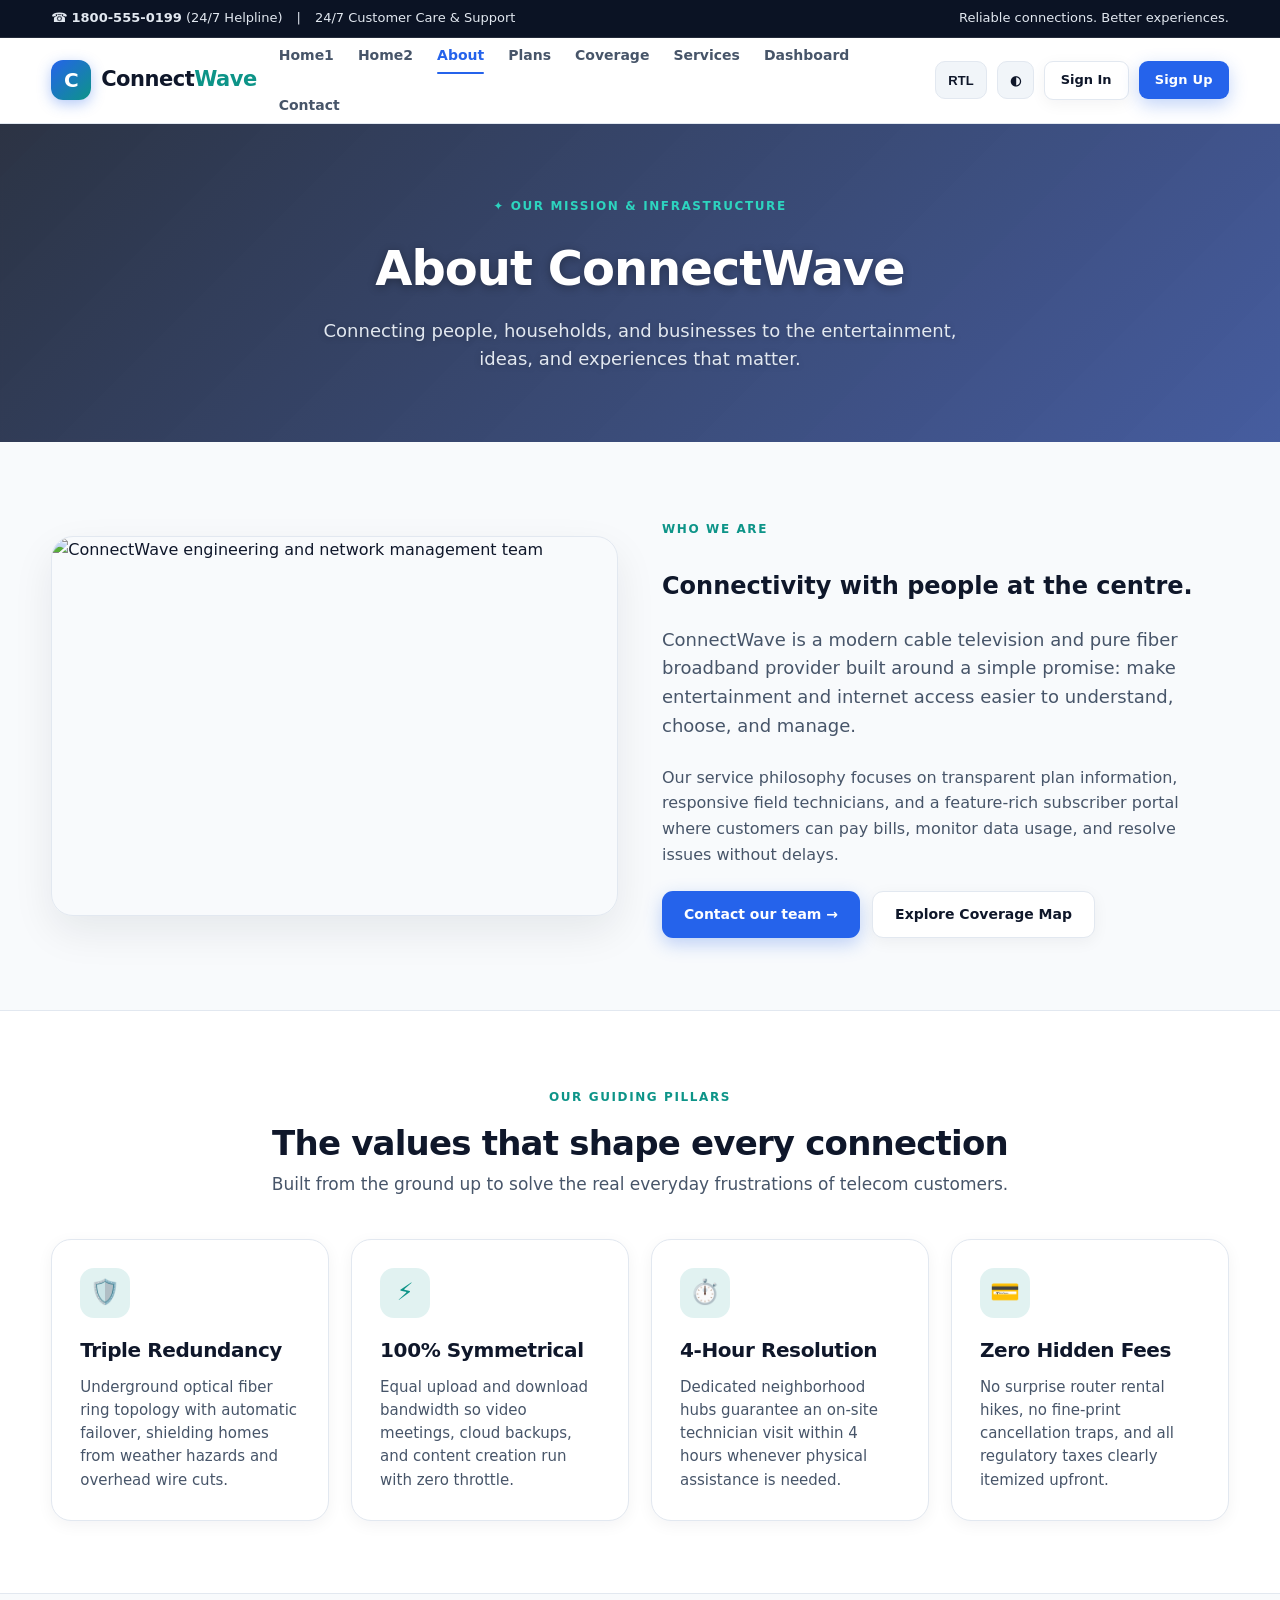
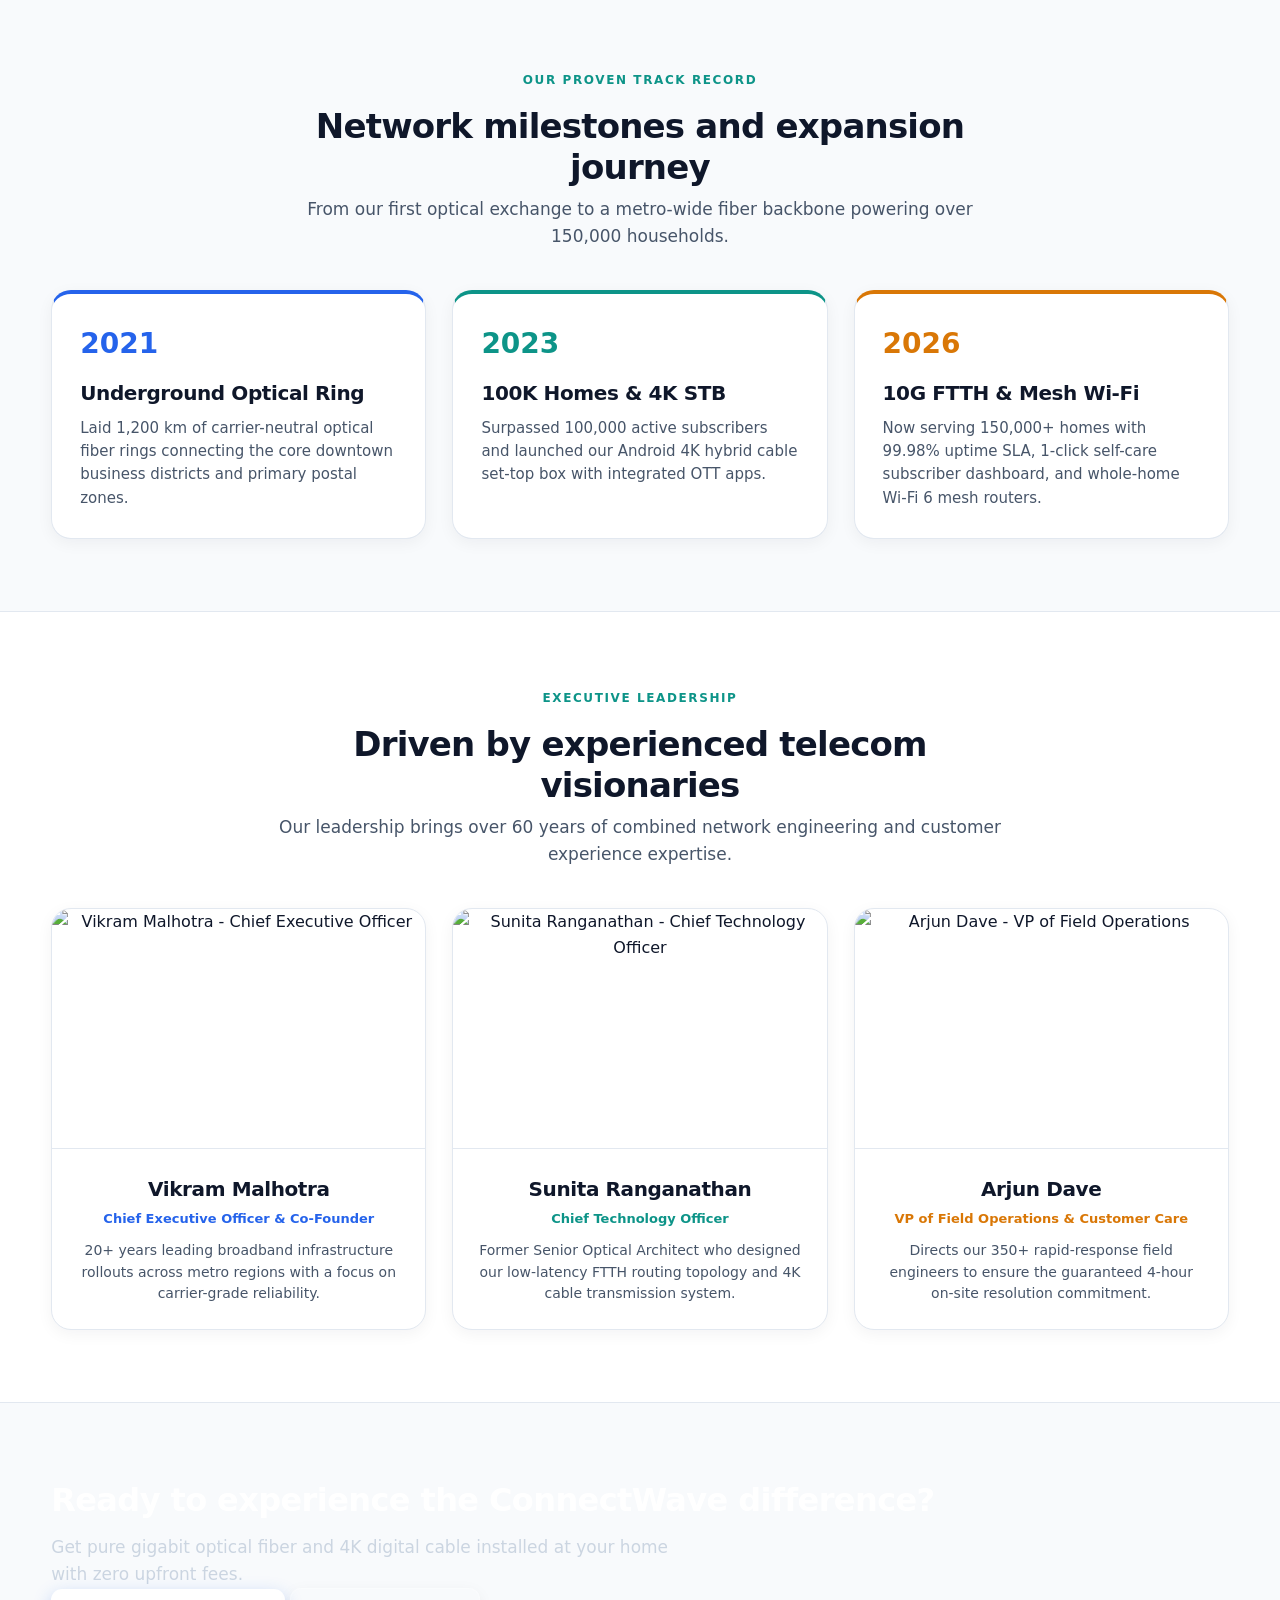
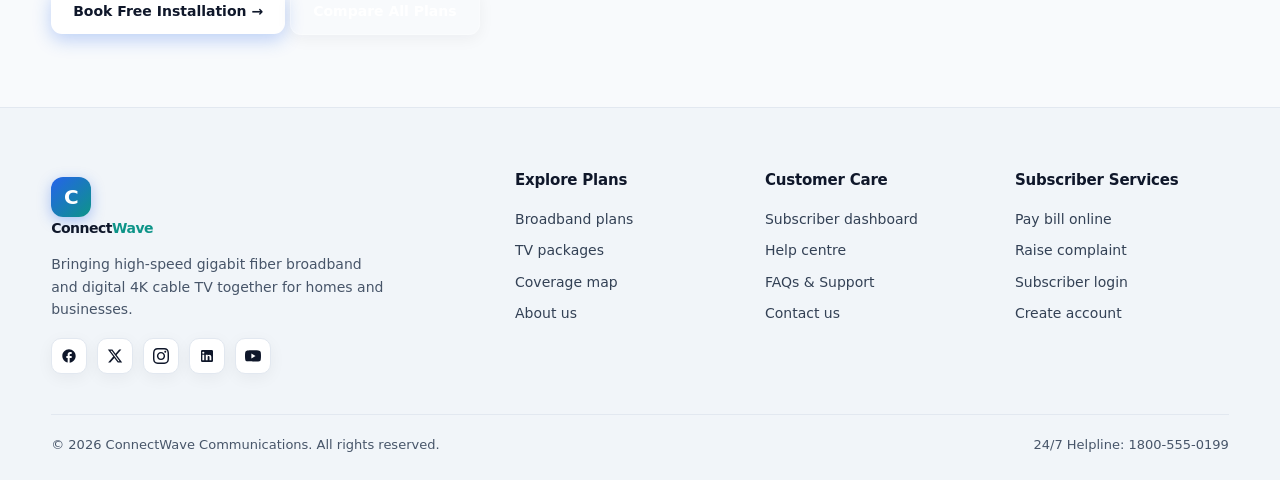
==== commit e3257b7d: "Fix navbar layout in mobile and tab views: place RTL, Theme, and Sign In buttons inside hamburger me" ====
--- a/about.html
+++ b/about.html
@@ -31,7 +31,7 @@
       <span class="logo">C</span>
       <span>Connect<span style="color:var(--accent)">Wave</span></span>
     </a>
-    <nav class="navlinks">
+    <nav class="navlinks" id="navlinks">
       <a href="index.html">Home1</a>
       <a href="Home2.html">Home2</a>
       <a class="active" href="about.html">About</a>
@@ -40,11 +40,28 @@
       <a href="services.html">Services</a>
       <a href="dashboard.html">Dashboard</a>
       <a href="contact.html">Contact</a>
+
+      <!-- Mobile & Tab Actions Inside Hamburger (RTL, Theme & Sign In/Up Buttons) -->
+      <div class="nav-menu-actions">
+        <div class="nav-menu-tools">
+          <button type="button" class="iconbtn" onclick="toggleRTL()" aria-label="Toggle text direction">
+            <span>🌐</span> <span>RTL</span>
+          </button>
+          <button type="button" class="iconbtn" onclick="toggleTheme()" aria-label="Toggle theme">
+            <span>◐</span> <span>Theme</span>
+          </button>
+        </div>
+        <div class="nav-menu-auth">
+          <a href="login.html" class="btn secondary small">Sign In</a>
+          <a href="signup.html" class="btn small nav-signup-btn">Sign Up</a>
+        </div>
+      </div>
     </nav>
     <div class="navactions">
-      <button class="iconbtn" onclick="toggleRTL()" aria-label="Toggle text direction">RTL</button>
-      <button class="iconbtn" onclick="toggleTheme()" aria-label="Toggle theme">◐</button>
-      <a href="signup.html" class="btn small nav-signup-btn">Sign up</a>
+      <button class="iconbtn nav-desktop-item" onclick="toggleRTL()" aria-label="Toggle text direction">RTL</button>
+      <button class="iconbtn nav-desktop-item" onclick="toggleTheme()" aria-label="Toggle theme">◐</button>
+      <a href="login.html" class="btn secondary small nav-desktop-item">Sign In</a>
+      <a href="signup.html" class="btn small nav-signup-btn nav-desktop-item">Sign Up</a>
       <button class="hamburger-btn" onclick="toggleMobileMenu()" aria-label="Toggle navigation menu" aria-expanded="false">☰</button>
     </div>
   </div>
--- a/assets/style.css
+++ b/assets/style.css
@@ -227,6 +227,15 @@
   flex-shrink: 0;
 }
 
+.nav-desktop-item {
+  display: inline-flex;
+  align-items: center;
+}
+
+.nav-menu-actions {
+  display: none;
+}
+
 .iconbtn {
   border: 1px solid var(--line);
   background: var(--surface-alt);
@@ -1852,7 +1861,16 @@
 /* 1024px and Below: Hamburger Menu Active (Mobile, 768, 1024) */
 @media (max-width: 1024px) {
   .hamburger-btn {
-    display: inline-flex;
+    display: inline-flex !important;
+  }
+
+  /* Hide desktop navbar action buttons on mobile and tablet */
+  .nav-desktop-item {
+    display: none !important;
+  }
+
+  .navinner {
+    position: relative;
   }
 
   .navlinks {
@@ -1865,32 +1883,105 @@
     border-bottom: 2px solid var(--line);
     box-shadow: var(--shadow-lg);
     flex-direction: column;
-    padding: 18px 24px 22px;
-    gap: 8px;
+    padding: 16px 20px 22px;
+    gap: 6px;
     z-index: 150;
     width: 100%;
     box-sizing: border-box;
+    max-height: calc(100vh - 74px);
+    overflow-y: auto;
+    -webkit-overflow-scrolling: touch;
   }
 
   .navlinks.open {
     display: flex;
   }
 
-  .navlinks a {
-    padding: 10px 14px;
+  .navlinks > a {
+    padding: 12px 16px;
     font-size: 15px;
-    border-radius: 8px;
+    font-weight: 700;
+    border-radius: 10px;
     width: 100%;
     box-sizing: border-box;
-  }
-
-  .navlinks a:hover,
-  .navlinks a.active {
+    color: var(--text);
+    transition: all 0.15s ease;
+    text-decoration: none;
+  }
+
+  .navlinks > a:hover,
+  .navlinks > a.active {
     background: var(--surface-alt);
-  }
-
-  .navlinks a.active::after {
+    color: var(--primary);
+  }
+
+  .navlinks > a.active::after {
     display: none;
+  }
+
+  [dir="rtl"] .navlinks > a {
+    text-align: right;
+  }
+
+  /* Hamburger Menu Actions (RTL, Theme & Sign In/Up Buttons) */
+  .nav-menu-actions {
+    display: flex !important;
+    flex-direction: column;
+    gap: 12px;
+    margin-top: 10px;
+    padding-top: 16px;
+    border-top: 1px solid var(--line);
+    width: 100%;
+    box-sizing: border-box;
+  }
+
+  .nav-menu-tools {
+    display: flex;
+    gap: 10px;
+    width: 100%;
+  }
+
+  .nav-menu-tools .iconbtn {
+    flex: 1;
+    display: inline-flex;
+    align-items: center;
+    justify-content: center;
+    gap: 8px;
+    padding: 10px 14px;
+    font-size: 13.5px;
+    font-weight: 700;
+    border-radius: 10px;
+    min-height: 42px;
+    background: var(--surface-alt);
+    border: 1px solid var(--line);
+    color: var(--text);
+    box-sizing: border-box;
+  }
+
+  .nav-menu-tools .iconbtn:hover {
+    background: var(--surface);
+    border-color: var(--primary);
+    color: var(--primary);
+  }
+
+  .nav-menu-auth {
+    display: flex;
+    gap: 10px;
+    width: 100%;
+  }
+
+  .nav-menu-auth .btn {
+    flex: 1;
+    display: inline-flex;
+    align-items: center;
+    justify-content: center;
+    padding: 11px 16px;
+    font-size: 14px;
+    font-weight: 750;
+    border-radius: 10px;
+    min-height: 42px;
+    box-sizing: border-box;
+    text-align: center;
   }
 
   .dash-stat-grid {
